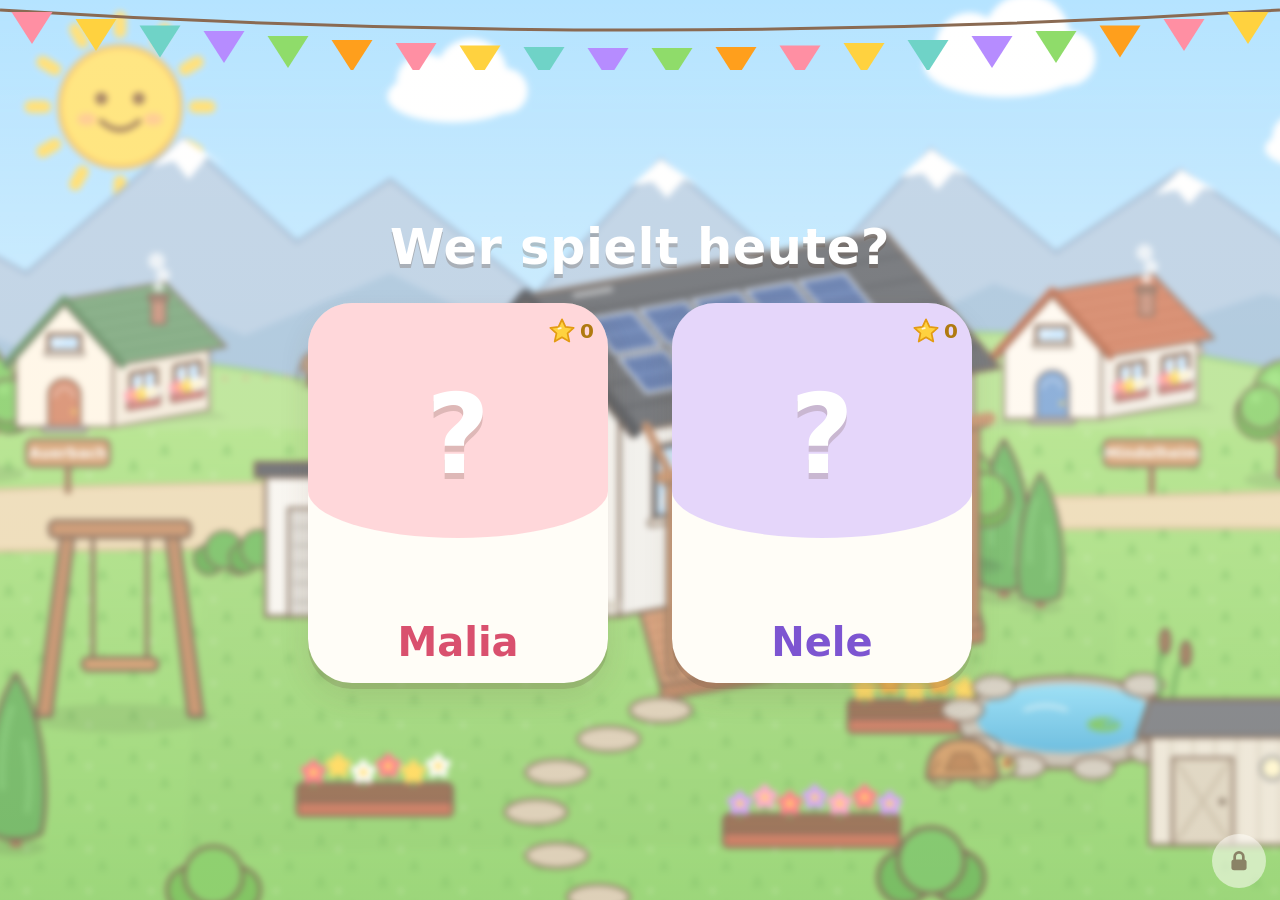
==== index.html @ e7ec0ba6 "Etappe 1: Sirchhausen-Fundament - Kinder-Auswahl, Figuren-Editor und 19 Kuscheltiere - Dorf mit Fami" ====
<!doctype html>
<html lang="de">
<head>
  <meta charset="utf-8">
  <meta name="viewport" content="width=device-width, initial-scale=1, maximum-scale=1, viewport-fit=cover, user-scalable=no">
  <meta name="apple-mobile-web-app-capable" content="yes">
  <meta name="mobile-web-app-capable" content="yes">
  <meta name="apple-mobile-web-app-status-bar-style" content="black-translucent">
  <meta name="apple-mobile-web-app-title" content="Sirchhausen">
  <meta name="theme-color" content="#8fd3ff">
  <meta name="description" content="Spiel-, Beschäftigungs- und Bewegungs-App für Malia und Nele.">
  <link rel="manifest" href="manifest.webmanifest">
  <link rel="apple-touch-icon" href="icons/apple-touch-icon.png">
  <link rel="icon" type="image/png" href="icons/icon-192.png">
  <title>Sirchhausen</title>
  <link rel="stylesheet" href="css/style.css">
</head>
<body>
  <div id="app"></div>
  <div id="overlay-root"></div>
  <div id="rotate"><div class="ph"></div>Bitte dreh mich quer!</div>
  <noscript>Bitte JavaScript aktivieren.</noscript>
  <script type="module" src="js/app.js"></script>
</body>
</html>
---- css/style.css ----
/* ===== Sirchhausen – gemütlich, rund, detailverliebt ===== */
:root {
  --cream: #fff8ec;
  --paper: #fffdf7;
  --brown: #5a3e2b;
  --brown-soft: #8a6a52;
  --leaf: #7cc957;
  --leaf-d: #4f9a3a;
  --sky: #bfe8ff;
  --pink: #ff8fa3;
  --sun: #ffd23f;
  --sea: #6fd3c7;
  --lilac: #b68cff;
  --danger: #e86a5a;
  --line: rgba(90, 62, 43, .14);
  --shadow: 0 6px 0 rgba(90, 62, 43, .16), 0 14px 30px rgba(90, 62, 43, .12);
  --font: ui-rounded, "SF Pro Rounded", "Nunito", "Varela Round", "Arial Rounded MT Bold", system-ui, sans-serif;
  --safe-l: env(safe-area-inset-left, 0px);
  --safe-r: env(safe-area-inset-right, 0px);
  --safe-t: env(safe-area-inset-top, 0px);
  --safe-b: env(safe-area-inset-bottom, 0px);
}

* { box-sizing: border-box; -webkit-tap-highlight-color: transparent; }
html, body {
  margin: 0; height: 100%; overflow: hidden; background: #9edb6e; color: var(--brown);
  font-family: var(--font); -webkit-user-select: none; user-select: none; -webkit-touch-callout: none;
  overscroll-behavior: none; touch-action: manipulation;
}
#app, #overlay-root { position: fixed; inset: 0; }
#overlay-root { pointer-events: none; z-index: 50; }
#overlay-root > * { pointer-events: auto; }
button { font-family: inherit; color: inherit; border: 0; background: none; padding: 0; cursor: pointer; touch-action: manipulation; }
svg { display: block; }
input, select, textarea { font-family: inherit; -webkit-user-select: text; user-select: text; }

.screen { position: absolute; inset: 0; overflow: hidden; }

/* ---------- Knöpfe ---------- */
.btn {
  display: inline-flex; align-items: center; justify-content: center; gap: .5em;
  min-height: 64px; min-width: 64px; padding: 0 22px; border-radius: 999px;
  background: var(--paper); color: var(--brown); font-weight: 800; font-size: 22px;
  box-shadow: 0 5px 0 #e4d3bb, 0 10px 20px rgba(90, 62, 43, .14);
  transition: transform .12s ease, box-shadow .12s ease;
}
.btn:active, .btn.pressed { transform: translateY(4px) scale(.97); box-shadow: 0 1px 0 #e4d3bb, 0 4px 10px rgba(90, 62, 43, .12); }
.btn.round { padding: 0; width: 76px; height: 76px; }
.btn.big { width: 108px; height: 108px; }
.btn.go { background: #8fdc6a; box-shadow: 0 6px 0 #5fae42, 0 12px 22px rgba(60, 120, 40, .25); color: #fff; }
.btn.pink { background: #ff9fb2; box-shadow: 0 6px 0 #e07087, 0 12px 22px rgba(200, 80, 110, .22); color: #fff; }
.btn.sun { background: #ffd94a; box-shadow: 0 6px 0 #e7ae21, 0 12px 22px rgba(200, 140, 20, .22); }
.btn.ghost { background: rgba(255, 253, 247, .85); }
.btn svg { width: 56%; height: 56%; }
.btn.small { min-height: 46px; font-size: 17px; padding: 0 16px; }
.btn.small.round { width: 52px; height: 52px; }
.btn[disabled] { opacity: .45; pointer-events: none; }

/* ---------- HUD im Dorf ---------- */
.hud { position: absolute; top: calc(10px + var(--safe-t)); left: calc(12px + var(--safe-l)); right: calc(12px + var(--safe-r)); display: flex; align-items: flex-start; gap: 12px; pointer-events: none; z-index: 5; }
.hud > * { pointer-events: auto; }
.hud .spacer { flex: 1; }
.kid-badge { display: flex; align-items: center; gap: 8px; padding: 6px 18px 6px 6px; border-radius: 999px; background: var(--paper); box-shadow: 0 5px 0 #e4d3bb, 0 8px 18px rgba(90, 62, 43, .14); font-weight: 900; font-size: 24px; }
.kid-badge .face { width: 58px; height: 58px; border-radius: 50%; overflow: hidden; background: var(--kid, #ffd3dc); }
.kid-badge .face svg { width: 100%; height: 100%; }
.star-badge { display: flex; align-items: center; gap: 6px; padding: 0 18px 0 10px; height: 70px; border-radius: 999px; background: #fff3c4; box-shadow: 0 5px 0 #ecd087, 0 8px 18px rgba(90, 62, 43, .14); font-weight: 900; font-size: 30px; color: #b07a10; }
.star-badge svg { width: 46px; height: 46px; }
.star-badge.bump { animation: bump .5s ease; }

.parent-lock { position: absolute; right: calc(14px + var(--safe-r)); bottom: calc(12px + var(--safe-b)); width: 54px; height: 54px; border-radius: 50%; background: rgba(255, 253, 247, .55); display: grid; place-items: center; z-index: 6; }
.parent-lock svg { width: 26px; height: 26px; opacity: .6; }
.hold-ring { position: absolute; inset: -4px; pointer-events: none; }
.hold-ring circle { fill: none; stroke: var(--brown); stroke-width: 5; stroke-linecap: round; stroke-dasharray: 170; stroke-dashoffset: 170; transform: rotate(-90deg); transform-origin: center; }

/* ---------- Sprechblase ---------- */
.bubble {
  position: absolute; left: 50%; top: calc(14px + var(--safe-t)); transform: translate(-50%, -140%);
  display: flex; align-items: center; gap: 12px; max-width: min(80vw, 640px);
  padding: 10px 26px 10px 10px; border-radius: 34px; background: var(--paper); box-shadow: var(--shadow);
  font-size: 24px; font-weight: 800; line-height: 1.2; z-index: 40; pointer-events: none;
  transition: transform .45s cubic-bezier(.34, 1.56, .64, 1);
}
.bubble.show { transform: translate(-50%, 0); }
.bubble .who { width: 64px; height: 64px; flex: none; }
.bubble .who svg { width: 100%; height: 100%; }
body[data-bubble=low] .bubble { top: auto; bottom: calc(14px + var(--safe-b)); left: calc(21vw); transform: translate(-50%, 160%); max-width: 40vw; font-size: 20px; }
body[data-bubble=low] .bubble.show { transform: translate(-50%, 0); }

/* ---------- Dorf ---------- */
.village svg.world { position: absolute; inset: 0; width: 100%; height: 100%; }
.hot { cursor: pointer; }
.hot.wiggle { animation: wiggle .5s ease; transform-box: fill-box; transform-origin: 50% 100%; }
.cloud { animation: drift 60s linear infinite; }
.cloud.c2 { animation-duration: 80s; animation-delay: -30s; }
.cloud.c3 { animation-duration: 70s; animation-delay: -50s; }
.sun-rays { animation: spin 40s linear infinite; }
.sun.laugh .sun-eye { transform: scaleY(.15); transform-box: fill-box; transform-origin: center; }
.smoke circle { fill: #fff; opacity: .7; animation: smoke 4s ease-in infinite; transform-box: fill-box; transform-origin: center; }
.smoke circle:nth-child(2) { animation-delay: 1.3s; }
.smoke circle:nth-child(3) { animation-delay: 2.6s; }
.swing-seat { transition: transform .2s; }
.swing-seat.go { animation: swing 2.2s ease-in-out 2; }
.garage-door { transition: transform .9s ease; }
.garage-door.open { transform: translateY(-92px) scaleY(.12); transform-box: fill-box; transform-origin: top; }
.shed-door { transition: transform .6s ease; transform-box: fill-box; transform-origin: left; }
.shed-door.open { transform: scaleX(.15) skewY(-10deg); }
.turtle-head { transition: transform .4s ease; }
.turtle.hide .turtle-head { transform: translateX(-26px) scale(.6); }
.ripple.go { animation: ripple 1.2s ease-out; transform-box: fill-box; transform-origin: center; }
.cow.moo { animation: moo .9s ease; transform-box: fill-box; transform-origin: 50% 100%; }
.flowerbed.bloom g { animation: bloom .6s ease; transform-box: fill-box; transform-origin: 50% 100%; }

.walker { transition: none; }
.walker .bailey { animation: bob .45s ease-in-out infinite alternate; }
.walker.idle .bailey { animation: none; }
.bailey .tail { animation: tail 1.6s ease-in-out infinite alternate; }
.person .body-bob { animation: breathe 3.2s ease-in-out infinite; transform-box: fill-box; transform-origin: 50% 100%; }
.person .eye, .plush .eye, .bailey .eye { animation: blink 5s infinite; transform-box: fill-box; transform-origin: center; }
.person .arm-r.waving { animation: wave .5s ease-in-out infinite alternate; }
.plush .pl-bob { animation: plushBob 2.6s ease-in-out infinite; transform-box: fill-box; transform-origin: 50% 100%; }
.zzz text { font: 900 20px var(--font); fill: #7a8fd1; animation: zzz 2.4s ease-in-out infinite; }
.zzz text:nth-child(2) { animation-delay: .8s; }
.zzz text:nth-child(3) { animation-delay: 1.6s; }
.jump { animation: jump .6s cubic-bezier(.3, 1.6, .6, 1); transform-box: fill-box; transform-origin: 50% 100%; }
.heart-fx { animation: heartUp 1.4s ease-out forwards; }

/* ---------- Profil-Auswahl ---------- */
.profiles { background: radial-gradient(circle at 50% 120%, #bdf0a0 0, #9edb6e 40%, #8fd3ff 41%, #cdeeff 100%); display: flex; flex-direction: column; align-items: center; justify-content: center; gap: 3vh; }
.profiles h1 { margin: 0; font-size: clamp(30px, 5.5vh, 52px); font-weight: 900; color: #fff; text-shadow: 0 4px 0 rgba(90, 62, 43, .25); letter-spacing: .5px; }
.bunting { position: absolute; top: var(--safe-t); left: 0; width: 100%; height: 70px; z-index: 1; }
.profiles .bg { position: absolute; inset: 0; width: 100%; height: 100%; filter: blur(3px) saturate(1.05); transform: scale(1.04); }
.profiles .bg-veil { position: absolute; inset: 0; background: linear-gradient(rgba(255,255,255,.35), rgba(255,248,236,.25)); }
.profiles > h1, .profiles > .profile-row { position: relative; z-index: 1; }
.profile-row { display: flex; gap: 5vw; }
.profile-card { width: min(34vw, 300px); height: min(62vh, 380px); border-radius: 44px; background: var(--paper); box-shadow: var(--shadow); position: relative; display: flex; flex-direction: column; align-items: center; justify-content: flex-end; padding-bottom: 18px; transition: transform .2s; overflow: hidden; }
.profile-card::before { content: ""; position: absolute; left: 0; right: 0; top: 0; height: 62%; background: var(--kid); opacity: .35; border-radius: 0 0 50% 50% / 0 0 20% 20%; }
.profile-card:active { transform: scale(.96); }
.profile-card .avatar { position: absolute; left: 6%; right: 24%; top: 4%; bottom: 20%; }
.profile-card .avatar svg { width: 100%; height: 100%; }
.profile-card .pl { position: absolute; right: 2%; bottom: 18%; width: 40%; }
.profile-card .name { position: relative; font-size: clamp(28px, 5vh, 40px); font-weight: 900; color: var(--kid-d, var(--brown)); }
.profile-card .stars { position: absolute; top: 14px; right: 14px; display: flex; align-items: center; gap: 4px; font-weight: 900; color: #b07a10; font-size: 20px; }
.profile-card .stars svg { width: 28px; height: 28px; }
.profile-card .question { position: absolute; top: 18%; font-size: 110px; font-weight: 900; color: #fff; text-shadow: 0 6px 0 rgba(90, 62, 43, .2); }

/* ---------- Editor ---------- */
.editor { background: linear-gradient(#fff5e6, #ffe8cf); display: grid; grid-template-columns: minmax(0, 42%) minmax(0, 1fr); }
.editor .stage { position: relative; display: flex; align-items: flex-end; justify-content: center; padding-bottom: calc(4vh + var(--safe-b)); }
.editor .stage::before { content: ""; position: absolute; left: 10%; right: 10%; bottom: 3vh; height: 14vh; border-radius: 50%; background: #ffd2a6; box-shadow: inset 0 -8px 0 #f2b985; }
.editor .stage .me { position: relative; height: 82vh; aspect-ratio: 200 / 292; }
.editor .stage .me svg { width: 100%; height: 100%; }
.editor .stage .mirror { position: absolute; inset: 4vh 8% auto 8%; height: 76vh; border-radius: 50% 50% 30px 30px / 40% 40% 30px 30px; background: linear-gradient(140deg, #e9f7ff 0%, #d2ecff 60%, #c3e4fb 100%); border: 10px solid #d39a62; box-shadow: inset 0 0 0 4px #b5794a; }
.editor .stage .mirror::after { content: ""; position: absolute; top: 10%; left: 12%; width: 18%; height: 40%; border-radius: 40px; background: rgba(255, 255, 255, .55); transform: rotate(18deg); }
.editor .panel { padding: calc(12px + var(--safe-t)) calc(16px + var(--safe-r)) calc(12px + var(--safe-b)) 8px; display: flex; flex-direction: column; gap: 12px; min-height: 0; }
.editor .tabs { display: flex; gap: 8px; flex-wrap: wrap; }
.editor .tab { width: 58px; height: 58px; border-radius: 22px; background: var(--paper); box-shadow: 0 4px 0 #ecd9be; display: grid; place-items: center; font-size: 32px; transition: transform .15s; }
.editor .tab.on { background: #ffd94a; box-shadow: 0 4px 0 #e7ae21; transform: translateY(-3px); }
.editor .opts { flex: 1; min-height: 0; overflow-y: auto; -webkit-overflow-scrolling: touch; display: grid; grid-template-columns: repeat(auto-fill, minmax(96px, 1fr)); gap: 12px; align-content: start; padding: 6px 4px 10px; border-radius: 28px; }
.editor .opt { aspect-ratio: 1; border-radius: 26px; background: var(--paper); box-shadow: 0 4px 0 #ecd9be; display: grid; place-items: center; overflow: hidden; position: relative; transition: transform .15s; }
.editor .opt.on { outline: 5px solid #ffb703; transform: scale(1.04); }
.editor .opt svg { width: 92%; height: 92%; }
.editor .opt.swatch::after { content: ""; position: absolute; inset: 18%; border-radius: 50%; background: var(--c); box-shadow: inset 0 -6px 0 rgba(0, 0, 0, .12), 0 0 0 4px #fff, 0 0 0 6px rgba(90, 62, 43, .15); }
.editor .bottom { display: flex; gap: 14px; justify-content: flex-end; align-items: center; }

/* ---------- Kuscheltier-Auswahl ---------- */
.plushpick { background: linear-gradient(#e7f6ff, #fff5e6); display: flex; flex-direction: column; padding: calc(10px + var(--safe-t)) calc(16px + var(--safe-r)) calc(10px + var(--safe-b)) calc(16px + var(--safe-l)); gap: 10px; }
.plushpick .top { display: flex; align-items: center; gap: 14px; }
.plushpick .top .title { font-size: 28px; font-weight: 900; flex: 1; }
.plushpick .main { flex: 1; min-height: 0; display: grid; grid-template-columns: minmax(0, 34%) minmax(0, 1fr); gap: 16px; }
.plushpick .hero { position: relative; display: flex; flex-direction: column; align-items: center; justify-content: center; border-radius: 40px; background: #fff; box-shadow: var(--shadow); }
.plushpick .hero .big { width: 82%; }
.plushpick .hero .nm { font-size: 30px; font-weight: 900; margin-top: 4px; }
.plushpick .grid { overflow-y: auto; -webkit-overflow-scrolling: touch; display: grid; grid-template-columns: repeat(auto-fill, minmax(110px, 1fr)); gap: 12px; align-content: start; padding: 4px; }
.plushpick .cell { aspect-ratio: 1; border-radius: 28px; background: var(--paper); box-shadow: 0 4px 0 #ecd9be; display: grid; place-items: center; transition: transform .15s; }
.plushpick .cell.on { outline: 5px solid #ffb703; transform: scale(1.05); }
.plushpick .cell svg { width: 84%; height: 84%; }
.plushpick .grp { grid-column: 1 / -1; font-size: 26px; margin: 6px 0 -4px 6px; }

/* ---------- Overlays ---------- */
.overlay { position: absolute; inset: 0; display: flex; align-items: center; justify-content: center; background: rgba(60, 40, 25, .35); backdrop-filter: blur(4px); -webkit-backdrop-filter: blur(4px); animation: fadeIn .25s ease; z-index: 100; }
.card { background: var(--paper); border-radius: 40px; box-shadow: var(--shadow); padding: 24px; }

/* PIN */
.pin { width: min(420px, 92vw); max-height: 96vh; display: flex; flex-direction: column; align-items: center; gap: 6px; padding: 14px; }
.pin .t { font-size: 22px; font-weight: 900; text-align: center; }
.pin .dots { display: flex; gap: 14px; margin: 4px 0 8px; }
.pin .dots i { width: 20px; height: 20px; border-radius: 50%; border: 3px solid var(--brown-soft); }
.pin .dots i.f { background: var(--brown); border-color: var(--brown); }
.pin .pad { display: grid; grid-template-columns: repeat(3, 1fr); gap: 10px; }
.pin .pad .btn { width: min(72px, 12.5vh); height: min(72px, 12.5vh); min-height: 0; min-width: 0; font-size: 28px; padding: 0; }
.pin.shake { animation: shake .4s; }

/* Bewegungspause */
.brk { position: absolute; inset: 0; background: radial-gradient(circle at 50% 30%, #fff8d6 0, #ffe7a8 45%, #ffcf7a 100%); display: flex; flex-direction: column; align-items: center; justify-content: center; text-align: center; z-index: 70; animation: fadeIn .4s ease; overflow: hidden; }
.brk.dance { background: radial-gradient(circle at 50% 30%, #ffe3f1 0, #ffc2de 45%, #c9a6ff 100%); }
.brk.still { background: radial-gradient(circle at 50% 30%, #eaf6ff 0, #cbe8ff 50%, #a8d4f5 100%); }
.brk .rays { position: absolute; width: 180vmax; height: 180vmax; left: 50%; top: 40%; margin: -90vmax 0 0 -90vmax; background: repeating-conic-gradient(rgba(255, 255, 255, .25) 0 10deg, transparent 10deg 20deg); animation: spin 60s linear infinite; pointer-events: none; }
.brk .title { position: relative; font-size: clamp(26px, 6.4vh, 54px); font-weight: 900; color: var(--brown); background: rgba(255, 253, 247, .9); padding: .15em .8em; border-radius: 999px; box-shadow: 0 5px 0 rgba(90, 62, 43, .12); margin: 0 20px 1vh; }
.brk .sub { position: relative; font-size: clamp(20px, 4.4vh, 34px); font-weight: 800; color: var(--brown); margin: 4px 20px 0; max-width: 90vw; }
.brk .hero { position: relative; height: 40vh; display: flex; align-items: center; justify-content: center; gap: 4vw; }
.brk .hero .pl { height: 100%; aspect-ratio: 1; }
.brk .hero .pl svg { width: 100%; height: 100%; }
.brk .emoji { font-size: 22vh; line-height: 1; animation: emojiBounce 1s ease-in-out infinite; filter: drop-shadow(0 8px 0 rgba(90, 62, 43, .15)); }
.brk .emoji.spin { animation: emojiSpin 1.6s ease-in-out infinite; }
.brk .row { position: relative; display: flex; gap: 20px; align-items: center; margin-top: 2vh; }
.brk .timer { position: relative; width: 15vh; height: 15vh; }
.brk .timer svg { width: 100%; height: 100%; transform: rotate(-90deg); }
.brk .timer .n { position: absolute; inset: 0; display: grid; place-items: center; font-size: 5vh; font-weight: 900; }
.brk .device { width: 30vh; height: 20vh; position: relative; }
.brk .device .tbl { position: absolute; left: 0; right: 0; bottom: 0; height: 22%; border-radius: 12px; background: #c98b55; box-shadow: inset 0 -6px 0 #a96a42; }
.brk .device .tab { position: absolute; left: 18%; right: 18%; bottom: 22%; height: 16%; border-radius: 8px; background: #3a3d44; animation: laydown 2.2s ease-in-out infinite; transform-origin: 50% 100%; }
.brk .lifted { position: absolute; inset: 0; background: rgba(255, 255, 255, .7); display: flex; flex-direction: column; align-items: center; justify-content: center; gap: 2vh; z-index: 3; animation: fadeIn .2s; }
.brk .lifted .pl { width: 34vh; }
.brk .progress { position: absolute; top: calc(14px + var(--safe-t)); left: 50%; transform: translateX(-50%); display: flex; gap: 10px; }
.brk .progress i { width: 22px; height: 22px; border-radius: 50%; background: rgba(255, 255, 255, .6); border: 3px solid rgba(90, 62, 43, .25); }
.brk .progress i.done { background: var(--sun); border-color: #e7ae21; }
.brk .progress i.cur { background: #fff; transform: scale(1.25); }
.brk .count { font-size: 7vh; font-weight: 900; color: #fff; text-shadow: 0 4px 0 rgba(90, 62, 43, .3); }

/* Schlafen (Tageslimit) */
.sleepy { position: absolute; inset: 0; background: linear-gradient(#5b6bb5, #8c7bd1 60%, #c9a6e8); display: flex; flex-direction: column; align-items: center; justify-content: center; color: #fff; z-index: 75; animation: fadeIn .6s; }
.sleepy .bed { position: relative; width: min(60vh, 70vw); }
.sleepy .bed .pl { width: 60%; margin: 0 auto -16%; position: relative; z-index: 1; }
.sleepy .bed .frame { height: 13vh; border-radius: 30px 30px 14px 14px; background: #ffb3c8; box-shadow: inset 0 -10px 0 #e88aa5; position: relative; z-index: 2; }
.sleepy .bed .frame::before { content: ""; position: absolute; left: 6%; right: 6%; top: -18px; height: 36px; border-radius: 30px; background: #fff; }
.sleepy h2 { font-size: clamp(28px, 6vh, 48px); margin: 4vh 0 0; text-shadow: 0 4px 0 rgba(0, 0, 0, .15); }
.sleepy .star { position: absolute; color: #fff7c2; animation: twinkle 2s infinite; font-size: 26px; }

/* Sternenglas */
.jar-wrap { display: flex; gap: 4vw; align-items: center; padding: 26px 34px; max-width: 94vw; max-height: 94vh; }
.jar { width: min(34vh, 260px); position: relative; }
.jar svg { width: 100%; }
.jar .cnt { position: absolute; left: 0; right: 0; bottom: 10%; text-align: center; font-size: 46px; font-weight: 900; color: #b07a10; text-shadow: 0 3px 0 #fff; }
.goals { display: flex; flex-direction: column; gap: 14px; min-width: 260px; max-height: 80vh; overflow-y: auto; }
.goal { display: flex; align-items: center; gap: 14px; padding: 10px 18px 10px 10px; border-radius: 26px; background: #fff7e3; }
.goal .em { font-size: 48px; width: 64px; text-align: center; }
.goal .bar { flex: 1; height: 22px; border-radius: 999px; background: #f0e2c8; overflow: hidden; min-width: 160px; }
.goal .bar i { display: block; height: 100%; border-radius: 999px; background: linear-gradient(90deg, #ffd94a, #ffb703); }
.goal .lbl { font-weight: 900; font-size: 18px; color: var(--brown-soft); white-space: nowrap; }
.goal.ready { background: #e9fbe0; animation: bump 1.2s ease infinite; }

/* Konfetti / Sterne */
.fx { position: fixed; inset: 0; pointer-events: none; z-index: 110; overflow: hidden; }
.fx .p { position: absolute; top: -60px; font-size: 40px; animation: fall linear forwards; }
.fx .p svg { width: 46px; height: 46px; }
.tapfx { position: fixed; width: 80px; height: 80px; margin: -40px 0 0 -40px; border-radius: 50%; border: 5px solid #fff; pointer-events: none; z-index: 95; animation: tapfx .5s ease-out forwards; }

/* Drehen-Hinweis */
#rotate { display: none; position: fixed; inset: 0; z-index: 999; background: linear-gradient(#8fd3ff, #cdeeff); color: var(--brown); flex-direction: column; align-items: center; justify-content: center; gap: 20px; font-weight: 900; font-size: 26px; text-align: center; padding: 20px; }
#rotate .ph { width: 90px; height: 150px; border-radius: 18px; border: 8px solid var(--brown); background: #fff; animation: rot 2.4s ease-in-out infinite; }
@media (orientation: portrait) and (max-width: 1100px) { #rotate { display: flex; } }

/* ---------- Eltern-Bereich ---------- */
.parents { position: absolute; inset: 0; background: #f6efe3; display: grid; grid-template-columns: 220px 1fr; z-index: 80; animation: fadeIn .25s; color: #4a3626; font-size: 17px; }
.parents nav { background: #fffaf1; border-right: 2px solid var(--line); padding: calc(16px + var(--safe-t)) 10px calc(16px + var(--safe-b)) calc(10px + var(--safe-l)); display: flex; flex-direction: column; gap: 6px; overflow-y: auto; }
.parents nav .logo { font-weight: 900; font-size: 20px; padding: 6px 12px 14px; }
.parents nav button { text-align: left; padding: 12px 14px; border-radius: 16px; font-weight: 800; font-size: 17px; display: flex; gap: 10px; align-items: center; }
.parents nav button.on { background: #ffe9b8; }
.parents nav .close { margin-top: auto; background: #8fdc6a; color: #fff; justify-content: center; box-shadow: 0 4px 0 #5fae42; }
.parents main { overflow-y: auto; -webkit-overflow-scrolling: touch; padding: calc(20px + var(--safe-t)) calc(24px + var(--safe-r)) calc(40px + var(--safe-b)) 24px; }
.parents h2 { margin: 0 0 6px; font-size: 26px; }
.parents .hint { color: #8a6a52; margin: 0 0 18px; font-size: 15px; line-height: 1.4; }
.parents .box { background: #fff; border-radius: 22px; padding: 16px 18px; margin-bottom: 16px; box-shadow: 0 2px 0 rgba(90, 62, 43, .08); }
.parents .box h3 { margin: 0 0 12px; font-size: 19px; display: flex; align-items: center; gap: 10px; }
.parents .box h3 .dot { width: 14px; height: 14px; border-radius: 50%; background: var(--kid); }
.parents .field { display: flex; align-items: center; gap: 14px; padding: 10px 0; border-top: 1px solid var(--line); flex-wrap: wrap; }
.parents .field:first-of-type { border-top: 0; }
.parents .field label { flex: 1; min-width: 180px; font-weight: 700; }
.parents .field small { display: block; font-weight: 500; color: #8a6a52; }
.parents input[type=text], .parents input[type=number], .parents input[type=date], .parents select { font-size: 17px; padding: 10px 12px; border-radius: 12px; border: 2px solid #e8dcc8; background: #fffdf8; color: inherit; min-width: 0; }
.parents input[type=text] { width: 220px; }
.parents input[type=number] { width: 90px; }
.parents input[type=range] { width: 220px; accent-color: #ff9f1c; }
.parents .val { min-width: 74px; font-weight: 900; text-align: right; }
.parents .seg { display: inline-flex; background: #f1e7d6; border-radius: 14px; padding: 4px; gap: 4px; flex-wrap: wrap; }
.parents .seg button { padding: 8px 14px; border-radius: 10px; font-weight: 800; font-size: 15px; }
.parents .seg button.on { background: #fff; box-shadow: 0 2px 0 rgba(90, 62, 43, .12); }
.toggle { width: 60px; height: 34px; border-radius: 999px; background: #e3d6c1; position: relative; transition: background .2s; flex: none; }
.toggle::after { content: ""; position: absolute; top: 4px; left: 4px; width: 26px; height: 26px; border-radius: 50%; background: #fff; box-shadow: 0 2px 4px rgba(0, 0, 0, .15); transition: transform .2s; }
.toggle.on { background: #8fdc6a; }
.toggle.on::after { transform: translateX(26px); }
.pbtn { padding: 10px 16px; border-radius: 14px; background: #fff3d6; font-weight: 800; font-size: 16px; box-shadow: 0 2px 0 #ecd9be; }
.pbtn.go { background: #8fdc6a; color: #fff; box-shadow: 0 2px 0 #5fae42; }
.pbtn.warn { background: #ffe0dc; color: #b23a2b; box-shadow: 0 2px 0 #f2b8ae; }
.pbtn[disabled] { opacity: .4; }
.list-row { display: flex; align-items: center; gap: 10px; padding: 8px 0; border-top: 1px solid var(--line); flex-wrap: wrap; }
.list-row:first-child { border-top: 0; }
.list-row .em { font-size: 30px; width: 44px; text-align: center; }
.list-row .tx { flex: 1; min-width: 140px; font-weight: 700; }
.chart { display: flex; align-items: flex-end; gap: 10px; height: 140px; padding-top: 10px; }
.chart .col { flex: 1; display: flex; flex-direction: column; align-items: center; gap: 6px; height: 100%; justify-content: flex-end; }
.chart .col i { display: block; width: 100%; max-width: 38px; border-radius: 10px 10px 4px 4px; background: var(--kid); min-height: 3px; }
.chart .col span { font-size: 13px; color: #8a6a52; font-weight: 700; }
.chart .col b { font-size: 12px; }
.statline { display: flex; gap: 22px; flex-wrap: wrap; margin-bottom: 8px; }
.statline div { font-size: 15px; color: #8a6a52; }
.statline b { display: block; font-size: 26px; color: #4a3626; }

@media (max-width: 760px) {
  .parents { grid-template-columns: 76px 1fr; }
  .parents nav button span { display: none; }
  .parents nav .logo { display: none; }
  .parents nav button { justify-content: center; font-size: 22px; }
}

/* ---------- Kleine Bildschirme (iPhone quer) ---------- */
@media (max-height: 520px) {
  .btn.round { width: 58px; height: 58px; min-height: 0; min-width: 0; }
  .btn.big { width: 80px; height: 80px; }
  .bubble { font-size: 17px; padding: 6px 18px 6px 6px; border-radius: 24px; }
  .bubble .who { width: 42px; height: 42px; }
  body[data-bubble=low] .bubble { font-size: 15px; max-width: 36vw; }
  .kid-badge { font-size: 18px; padding-right: 14px; }
  .kid-badge .face { width: 44px; height: 44px; }
  .star-badge { height: 54px; font-size: 22px; }
  .star-badge svg { width: 34px; height: 34px; }
  .editor .tab { width: 44px; height: 44px; border-radius: 15px; font-size: 24px; }
  .editor .tabs { gap: 6px; }
  .editor .opts { grid-template-columns: repeat(auto-fill, minmax(70px, 1fr)); gap: 8px; }
  .editor .opt { border-radius: 18px; }
  .plushpick .top .title { font-size: 20px; }
  .plushpick .grid { grid-template-columns: repeat(auto-fill, minmax(76px, 1fr)); gap: 8px; }
  .plushpick .cell { border-radius: 20px; }
  .plushpick .hero .nm { font-size: 22px; }
  .profiles h1 { margin-top: 30px; }
  .profile-card { height: 66vh; border-radius: 32px; }
  .brk .hero { height: 34vh; }
  .goal .em { font-size: 34px; width: 46px; }
  .jar .cnt { font-size: 32px; }
}

/* ---------- Animationen ---------- */
@keyframes fadeIn { from { opacity: 0; } }
@keyframes spin { to { transform: rotate(360deg); } }
@keyframes drift { from { transform: translateX(-400px); } to { transform: translateX(1900px); } }
@keyframes smoke { 0% { opacity: 0; transform: translateY(10px) scale(.5); } 30% { opacity: .7; } 100% { opacity: 0; transform: translateY(-40px) scale(1.4); } }
@keyframes swing { 0%, 100% { transform: rotate(0); } 25% { transform: rotate(28deg); } 75% { transform: rotate(-28deg); } }
@keyframes wiggle { 0%, 100% { transform: rotate(0) scale(1); } 30% { transform: rotate(-3deg) scale(1.04); } 60% { transform: rotate(3deg) scale(1.02); } }
@keyframes ripple { 0% { opacity: .9; transform: scale(.3); } 100% { opacity: 0; transform: scale(3); } }
@keyframes moo { 0%, 100% { transform: scale(1); } 30% { transform: scale(1.1, .92); } 60% { transform: scale(.96, 1.06); } }
@keyframes bloom { 0%, 100% { transform: scale(1); } 50% { transform: scale(1.35); } }
@keyframes bob { to { transform: translateY(-3px); } }
@keyframes tail { from { transform: rotate(-8deg); } to { transform: rotate(10deg); } }
@keyframes breathe { 0%, 100% { transform: scaleY(1); } 50% { transform: scaleY(1.015); } }
@keyframes blink { 0%, 92%, 100% { transform: scaleY(1); } 95% { transform: scaleY(.1); } }
@keyframes wave { from { transform: rotate(-160deg); } to { transform: rotate(-120deg); } }
@keyframes plushBob { 0%, 100% { transform: scale(1, 1); } 50% { transform: scale(1.02, .98); } }
@keyframes zzz { 0% { opacity: 0; transform: translate(0, 10px); } 40% { opacity: 1; } 100% { opacity: 0; transform: translate(10px, -14px); } }
@keyframes jump { 0%, 100% { transform: translateY(0) scale(1); } 20% { transform: translateY(0) scale(1.08, .9); } 50% { transform: translateY(-14%) scale(.95, 1.06); } 80% { transform: translateY(0) scale(1.05, .95); } }
@keyframes heartUp { 0% { opacity: 0; transform: translateY(0) scale(.4); } 20% { opacity: 1; transform: translateY(-10px) scale(1); } 100% { opacity: 0; transform: translateY(-80px) scale(1.1); } }
@keyframes bump { 0%, 100% { transform: scale(1); } 40% { transform: scale(1.12); } }
@keyframes fall { to { transform: translateY(115vh) rotate(540deg); } }
@keyframes tapfx { from { opacity: .9; transform: scale(.3); } to { opacity: 0; transform: scale(1.3); } }
@keyframes shake { 20%, 60% { transform: translateX(-12px); } 40%, 80% { transform: translateX(12px); } }
@keyframes emojiBounce { 0%, 100% { transform: translateY(0) scale(1); } 50% { transform: translateY(-6%) scale(1.06); } }
@keyframes emojiSpin { 0% { transform: rotate(-12deg) scale(1); } 50% { transform: rotate(12deg) scale(1.1); } 100% { transform: rotate(-12deg) scale(1); } }
@keyframes laydown { 0%, 20% { transform: translateY(-120%) rotate(-25deg); } 60%, 100% { transform: translateY(0) rotate(0); } }
@keyframes twinkle { 50% { opacity: .3; transform: scale(.7); } }
@keyframes rot { 0%, 30% { transform: rotate(0); } 60%, 100% { transform: rotate(-90deg); } }
@keyframes danceA { 0%, 100% { transform: rotate(-8deg) translateY(0); } 50% { transform: rotate(8deg) translateY(-8%); } }
.dancing { animation: danceA .48s ease-in-out infinite; transform-origin: 50% 100%; }

@media (prefers-reduced-motion: reduce) {
  .cloud, .sun-rays, .brk .rays { animation: none; }
}
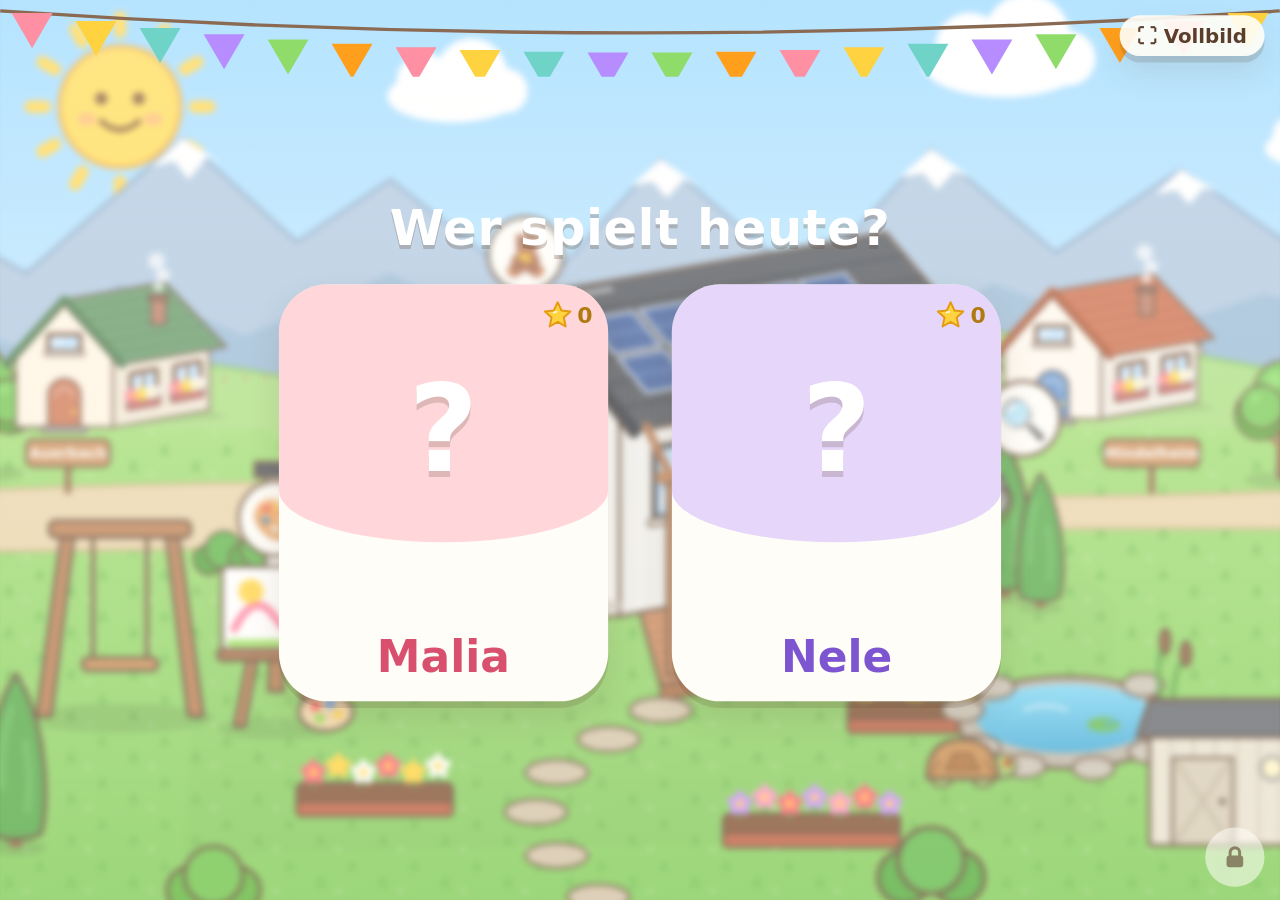
==== commit 879402ed: "Vollbild-Bühne, Spiele-Kacheln, Vorlesen bei jedem Tippen, Editor mittig - Feste Bühne, die sich imm" ====
--- a/index.html
+++ b/index.html
@@ -16,8 +16,7 @@
   <link rel="stylesheet" href="css/style.css">
 </head>
 <body>
-  <div id="app"></div>
-  <div id="overlay-root"></div>
+  <div id="stage"><div id="app"></div><div id="overlay-root"></div></div>
   <div id="rotate"><div class="ph"></div>Bitte dreh mich quer!</div>
   <noscript>Bitte JavaScript aktivieren.</noscript>
   <script type="module" src="js/app.js"></script>
--- a/css/style.css
+++ b/css/style.css
@@ -27,7 +27,8 @@
   font-family: var(--font); -webkit-user-select: none; user-select: none; -webkit-touch-callout: none;
   overscroll-behavior: none; touch-action: manipulation;
 }
-#app, #overlay-root { position: fixed; inset: 0; }
+#stage { position: fixed; left: 0; top: 0; width: 1180px; height: 820px; transform-origin: 0 0; overflow: hidden; background: #9edb6e; }
+#app, #overlay-root { position: absolute; inset: 0; }
 #overlay-root { pointer-events: none; z-index: 50; }
 #overlay-root > * { pointer-events: auto; }
 button { font-family: inherit; color: inherit; border: 0; background: none; padding: 0; cursor: pointer; touch-action: manipulation; }
@@ -75,7 +76,7 @@
 /* ---------- Sprechblase ---------- */
 .bubble {
   position: absolute; left: 50%; top: calc(14px + var(--safe-t)); transform: translate(-50%, -140%);
-  display: flex; align-items: center; gap: 12px; max-width: min(80vw, 640px);
+  display: flex; align-items: center; gap: 12px; max-width: min(calc(80 * var(--vw)), 640px);
   padding: 10px 26px 10px 10px; border-radius: 34px; background: var(--paper); box-shadow: var(--shadow);
   font-size: 24px; font-weight: 800; line-height: 1.2; z-index: 40; pointer-events: none;
   transition: transform .45s cubic-bezier(.34, 1.56, .64, 1);
@@ -83,7 +84,7 @@
 .bubble.show { transform: translate(-50%, 0); }
 .bubble .who { width: 64px; height: 64px; flex: none; }
 .bubble .who svg { width: 100%; height: 100%; }
-body[data-bubble=low] .bubble { top: auto; bottom: calc(14px + var(--safe-b)); left: calc(21vw); transform: translate(-50%, 160%); max-width: 40vw; font-size: 20px; }
+body[data-bubble=low] .bubble { top: auto; bottom: calc(14px + var(--safe-b)); left: calc(calc(21 * var(--vw))); transform: translate(-50%, 160%); max-width: calc(40 * var(--vw)); font-size: 20px; }
 body[data-bubble=low] .bubble.show { transform: translate(-50%, 0); }
 
 /* ---------- Dorf ---------- */
@@ -125,40 +126,40 @@
 .heart-fx { animation: heartUp 1.4s ease-out forwards; }
 
 /* ---------- Profil-Auswahl ---------- */
-.profiles { background: radial-gradient(circle at 50% 120%, #bdf0a0 0, #9edb6e 40%, #8fd3ff 41%, #cdeeff 100%); display: flex; flex-direction: column; align-items: center; justify-content: center; gap: 3vh; }
-.profiles h1 { margin: 0; font-size: clamp(30px, 5.5vh, 52px); font-weight: 900; color: #fff; text-shadow: 0 4px 0 rgba(90, 62, 43, .25); letter-spacing: .5px; }
+.profiles { background: radial-gradient(circle at 50% 120%, #bdf0a0 0, #9edb6e 40%, #8fd3ff 41%, #cdeeff 100%); display: flex; flex-direction: column; align-items: center; justify-content: center; gap: calc(3 * var(--vh)); }
+.profiles h1 { margin: 0; font-size: clamp(30px, calc(5.5 * var(--vh)), 52px); font-weight: 900; color: #fff; text-shadow: 0 4px 0 rgba(90, 62, 43, .25); letter-spacing: .5px; }
 .bunting { position: absolute; top: var(--safe-t); left: 0; width: 100%; height: 70px; z-index: 1; }
 .profiles .bg { position: absolute; inset: 0; width: 100%; height: 100%; filter: blur(3px) saturate(1.05); transform: scale(1.04); }
 .profiles .bg-veil { position: absolute; inset: 0; background: linear-gradient(rgba(255,255,255,.35), rgba(255,248,236,.25)); }
 .profiles > h1, .profiles > .profile-row { position: relative; z-index: 1; }
-.profile-row { display: flex; gap: 5vw; }
-.profile-card { width: min(34vw, 300px); height: min(62vh, 380px); border-radius: 44px; background: var(--paper); box-shadow: var(--shadow); position: relative; display: flex; flex-direction: column; align-items: center; justify-content: flex-end; padding-bottom: 18px; transition: transform .2s; overflow: hidden; }
+.profile-row { display: flex; gap: calc(5 * var(--vw)); }
+.profile-card { width: min(calc(34 * var(--vw)), 300px); height: min(calc(62 * var(--vh)), 380px); border-radius: 44px; background: var(--paper); box-shadow: var(--shadow); position: relative; display: flex; flex-direction: column; align-items: center; justify-content: flex-end; padding-bottom: 18px; transition: transform .2s; overflow: hidden; }
 .profile-card::before { content: ""; position: absolute; left: 0; right: 0; top: 0; height: 62%; background: var(--kid); opacity: .35; border-radius: 0 0 50% 50% / 0 0 20% 20%; }
 .profile-card:active { transform: scale(.96); }
 .profile-card .avatar { position: absolute; left: 6%; right: 24%; top: 4%; bottom: 20%; }
 .profile-card .avatar svg { width: 100%; height: 100%; }
 .profile-card .pl { position: absolute; right: 2%; bottom: 18%; width: 40%; }
-.profile-card .name { position: relative; font-size: clamp(28px, 5vh, 40px); font-weight: 900; color: var(--kid-d, var(--brown)); }
+.profile-card .name { position: relative; font-size: clamp(28px, calc(5 * var(--vh)), 40px); font-weight: 900; color: var(--kid-d, var(--brown)); }
 .profile-card .stars { position: absolute; top: 14px; right: 14px; display: flex; align-items: center; gap: 4px; font-weight: 900; color: #b07a10; font-size: 20px; }
 .profile-card .stars svg { width: 28px; height: 28px; }
 .profile-card .question { position: absolute; top: 18%; font-size: 110px; font-weight: 900; color: #fff; text-shadow: 0 6px 0 rgba(90, 62, 43, .2); }
 
 /* ---------- Editor ---------- */
-.editor { background: linear-gradient(#fff5e6, #ffe8cf); display: grid; grid-template-columns: minmax(0, 42%) minmax(0, 1fr); }
-.editor .stage { position: relative; display: flex; align-items: flex-end; justify-content: center; padding-bottom: calc(4vh + var(--safe-b)); }
-.editor .stage::before { content: ""; position: absolute; left: 10%; right: 10%; bottom: 3vh; height: 14vh; border-radius: 50%; background: #ffd2a6; box-shadow: inset 0 -8px 0 #f2b985; }
-.editor .stage .me { position: relative; height: 82vh; aspect-ratio: 200 / 292; }
+.editor { background: linear-gradient(#fff5e6, #ffe8cf); display: grid; grid-template-columns: auto minmax(0, 1fr) minmax(0, 40%); gap: 12px; }
+.editor .tabs { display: grid; grid-template-columns: repeat(2, 64px); align-content: center; gap: 10px; padding-left: calc(16px + var(--safe-l)); padding-top: 70px; }
+.editor .tab { width: 64px; height: 64px; border-radius: 22px; background: var(--paper); box-shadow: 0 4px 0 #ecd9be; display: grid; place-items: center; font-size: 34px; transition: transform .15s; }
+.editor .tab.on { background: #ffd94a; box-shadow: 0 4px 0 #e7ae21; transform: scale(1.08); }
+.editor .stage { position: relative; inset: auto; display: flex; flex-direction: row; align-items: flex-end; justify-content: center; padding-bottom: calc(4 * var(--vh)); min-width: 0; }
+.editor .stage::before { content: ""; position: absolute; left: 6%; right: 6%; bottom: calc(3 * var(--vh)); height: calc(13 * var(--vh)); border-radius: 50%; background: #ffd2a6; box-shadow: inset 0 -8px 0 #f2b985; }
+.editor .stage .me { position: relative; height: calc(80 * var(--vh)); max-width: 100%; aspect-ratio: 200 / 292; }
 .editor .stage .me svg { width: 100%; height: 100%; }
-.editor .stage .mirror { position: absolute; inset: 4vh 8% auto 8%; height: 76vh; border-radius: 50% 50% 30px 30px / 40% 40% 30px 30px; background: linear-gradient(140deg, #e9f7ff 0%, #d2ecff 60%, #c3e4fb 100%); border: 10px solid #d39a62; box-shadow: inset 0 0 0 4px #b5794a; }
+.editor .stage .mirror { position: absolute; left: 50%; transform: translateX(-50%); top: calc(5 * var(--vh)); height: calc(76 * var(--vh)); width: min(100%, calc(62 * var(--vh))); border-radius: 50% 50% 30px 30px / 40% 40% 30px 30px; background: linear-gradient(140deg, #e9f7ff 0%, #d2ecff 60%, #c3e4fb 100%); border: 10px solid #d39a62; box-shadow: inset 0 0 0 4px #b5794a; }
 .editor .stage .mirror::after { content: ""; position: absolute; top: 10%; left: 12%; width: 18%; height: 40%; border-radius: 40px; background: rgba(255, 255, 255, .55); transform: rotate(18deg); }
-.editor .panel { padding: calc(12px + var(--safe-t)) calc(16px + var(--safe-r)) calc(12px + var(--safe-b)) 8px; display: flex; flex-direction: column; gap: 12px; min-height: 0; }
-.editor .tabs { display: flex; gap: 8px; flex-wrap: wrap; }
-.editor .tab { width: 58px; height: 58px; border-radius: 22px; background: var(--paper); box-shadow: 0 4px 0 #ecd9be; display: grid; place-items: center; font-size: 32px; transition: transform .15s; }
-.editor .tab.on { background: #ffd94a; box-shadow: 0 4px 0 #e7ae21; transform: translateY(-3px); }
-.editor .opts { flex: 1; min-height: 0; overflow-y: auto; -webkit-overflow-scrolling: touch; display: grid; grid-template-columns: repeat(auto-fill, minmax(96px, 1fr)); gap: 12px; align-content: start; padding: 6px 4px 10px; border-radius: 28px; }
-.editor .opt { aspect-ratio: 1; border-radius: 26px; background: var(--paper); box-shadow: 0 4px 0 #ecd9be; display: grid; place-items: center; overflow: hidden; position: relative; transition: transform .15s; }
-.editor .opt.on { outline: 5px solid #ffb703; transform: scale(1.04); }
-.editor .opt svg { width: 92%; height: 92%; }
+.editor .panel { padding: calc(84px + var(--safe-t)) calc(16px + var(--safe-r)) calc(12px + var(--safe-b)) 0; display: flex; flex-direction: column; gap: 12px; min-height: 0; min-width: 0; }
+.editor .opts { flex: 1; min-height: 0; overflow-y: auto; -webkit-overflow-scrolling: touch; display: grid; grid-template-columns: repeat(3, minmax(0, 1fr)); gap: 12px; align-content: start; padding: 6px; border-radius: 28px; }
+.editor .opt { aspect-ratio: 1; border-radius: 26px; background: var(--paper); box-shadow: 0 4px 0 #ecd9be; display: grid; place-items: center; overflow: hidden; position: relative; transition: transform .15s; isolation: isolate; }
+.editor .opt.on { outline: 5px solid #ffb703; outline-offset: -2px; }
+.editor .opt svg { width: 88%; height: 88%; display: block; }
 .editor .opt.swatch::after { content: ""; position: absolute; inset: 18%; border-radius: 50%; background: var(--c); box-shadow: inset 0 -6px 0 rgba(0, 0, 0, .12), 0 0 0 4px #fff, 0 0 0 6px rgba(90, 62, 43, .15); }
 .editor .bottom { display: flex; gap: 14px; justify-content: flex-end; align-items: center; }
 
@@ -181,57 +182,57 @@
 .card { background: var(--paper); border-radius: 40px; box-shadow: var(--shadow); padding: 24px; }
 
 /* PIN */
-.pin { width: min(420px, 92vw); max-height: 96vh; display: flex; flex-direction: column; align-items: center; gap: 6px; padding: 14px; }
+.pin { width: min(420px, calc(92 * var(--vw))); max-height: calc(96 * var(--vh)); display: flex; flex-direction: column; align-items: center; gap: 6px; padding: 14px; }
 .pin .t { font-size: 22px; font-weight: 900; text-align: center; }
 .pin .dots { display: flex; gap: 14px; margin: 4px 0 8px; }
 .pin .dots i { width: 20px; height: 20px; border-radius: 50%; border: 3px solid var(--brown-soft); }
 .pin .dots i.f { background: var(--brown); border-color: var(--brown); }
 .pin .pad { display: grid; grid-template-columns: repeat(3, 1fr); gap: 10px; }
-.pin .pad .btn { width: min(72px, 12.5vh); height: min(72px, 12.5vh); min-height: 0; min-width: 0; font-size: 28px; padding: 0; }
+.pin .pad .btn { width: min(72px, calc(12.5 * var(--vh))); height: min(72px, calc(12.5 * var(--vh))); min-height: 0; min-width: 0; font-size: 28px; padding: 0; }
 .pin.shake { animation: shake .4s; }
 
 /* Bewegungspause */
 .brk { position: absolute; inset: 0; background: radial-gradient(circle at 50% 30%, #fff8d6 0, #ffe7a8 45%, #ffcf7a 100%); display: flex; flex-direction: column; align-items: center; justify-content: center; text-align: center; z-index: 70; animation: fadeIn .4s ease; overflow: hidden; }
 .brk.dance { background: radial-gradient(circle at 50% 30%, #ffe3f1 0, #ffc2de 45%, #c9a6ff 100%); }
 .brk.still { background: radial-gradient(circle at 50% 30%, #eaf6ff 0, #cbe8ff 50%, #a8d4f5 100%); }
-.brk .rays { position: absolute; width: 180vmax; height: 180vmax; left: 50%; top: 40%; margin: -90vmax 0 0 -90vmax; background: repeating-conic-gradient(rgba(255, 255, 255, .25) 0 10deg, transparent 10deg 20deg); animation: spin 60s linear infinite; pointer-events: none; }
-.brk .title { position: relative; font-size: clamp(26px, 6.4vh, 54px); font-weight: 900; color: var(--brown); background: rgba(255, 253, 247, .9); padding: .15em .8em; border-radius: 999px; box-shadow: 0 5px 0 rgba(90, 62, 43, .12); margin: 0 20px 1vh; }
-.brk .sub { position: relative; font-size: clamp(20px, 4.4vh, 34px); font-weight: 800; color: var(--brown); margin: 4px 20px 0; max-width: 90vw; }
-.brk .hero { position: relative; height: 40vh; display: flex; align-items: center; justify-content: center; gap: 4vw; }
+.brk .rays { position: absolute; width: calc(180 * var(--vw)); height: calc(180 * var(--vw)); left: 50%; top: 40%; margin: calc(-90 * var(--vw)) 0 0 calc(-90 * var(--vw)); background: repeating-conic-gradient(rgba(255, 255, 255, .25) 0 10deg, transparent 10deg 20deg); animation: spin 60s linear infinite; pointer-events: none; }
+.brk .title { position: relative; font-size: clamp(26px, calc(6.4 * var(--vh)), 54px); font-weight: 900; color: var(--brown); background: rgba(255, 253, 247, .9); padding: .15em .8em; border-radius: 999px; box-shadow: 0 5px 0 rgba(90, 62, 43, .12); margin: 0 20px calc(1 * var(--vh)); }
+.brk .sub { position: relative; font-size: clamp(20px, calc(4.4 * var(--vh)), 34px); font-weight: 800; color: var(--brown); margin: 4px 20px 0; max-width: calc(90 * var(--vw)); }
+.brk .hero { position: relative; height: calc(40 * var(--vh)); display: flex; align-items: center; justify-content: center; gap: calc(4 * var(--vw)); }
 .brk .hero .pl { height: 100%; aspect-ratio: 1; }
 .brk .hero .pl svg { width: 100%; height: 100%; }
-.brk .emoji { font-size: 22vh; line-height: 1; animation: emojiBounce 1s ease-in-out infinite; filter: drop-shadow(0 8px 0 rgba(90, 62, 43, .15)); }
+.brk .emoji { font-size: calc(22 * var(--vh)); line-height: 1; animation: emojiBounce 1s ease-in-out infinite; filter: drop-shadow(0 8px 0 rgba(90, 62, 43, .15)); }
 .brk .emoji.spin { animation: emojiSpin 1.6s ease-in-out infinite; }
-.brk .row { position: relative; display: flex; gap: 20px; align-items: center; margin-top: 2vh; }
-.brk .timer { position: relative; width: 15vh; height: 15vh; }
+.brk .row { position: relative; display: flex; gap: 20px; align-items: center; margin-top: calc(2 * var(--vh)); }
+.brk .timer { position: relative; width: calc(15 * var(--vh)); height: calc(15 * var(--vh)); }
 .brk .timer svg { width: 100%; height: 100%; transform: rotate(-90deg); }
-.brk .timer .n { position: absolute; inset: 0; display: grid; place-items: center; font-size: 5vh; font-weight: 900; }
-.brk .device { width: 30vh; height: 20vh; position: relative; }
+.brk .timer .n { position: absolute; inset: 0; display: grid; place-items: center; font-size: calc(5 * var(--vh)); font-weight: 900; }
+.brk .device { width: calc(30 * var(--vh)); height: calc(20 * var(--vh)); position: relative; }
 .brk .device .tbl { position: absolute; left: 0; right: 0; bottom: 0; height: 22%; border-radius: 12px; background: #c98b55; box-shadow: inset 0 -6px 0 #a96a42; }
 .brk .device .tab { position: absolute; left: 18%; right: 18%; bottom: 22%; height: 16%; border-radius: 8px; background: #3a3d44; animation: laydown 2.2s ease-in-out infinite; transform-origin: 50% 100%; }
-.brk .lifted { position: absolute; inset: 0; background: rgba(255, 255, 255, .7); display: flex; flex-direction: column; align-items: center; justify-content: center; gap: 2vh; z-index: 3; animation: fadeIn .2s; }
-.brk .lifted .pl { width: 34vh; }
+.brk .lifted { position: absolute; inset: 0; background: rgba(255, 255, 255, .7); display: flex; flex-direction: column; align-items: center; justify-content: center; gap: calc(2 * var(--vh)); z-index: 3; animation: fadeIn .2s; }
+.brk .lifted .pl { width: calc(34 * var(--vh)); }
 .brk .progress { position: absolute; top: calc(14px + var(--safe-t)); left: 50%; transform: translateX(-50%); display: flex; gap: 10px; }
 .brk .progress i { width: 22px; height: 22px; border-radius: 50%; background: rgba(255, 255, 255, .6); border: 3px solid rgba(90, 62, 43, .25); }
 .brk .progress i.done { background: var(--sun); border-color: #e7ae21; }
 .brk .progress i.cur { background: #fff; transform: scale(1.25); }
-.brk .count { font-size: 7vh; font-weight: 900; color: #fff; text-shadow: 0 4px 0 rgba(90, 62, 43, .3); }
+.brk .count { font-size: calc(7 * var(--vh)); font-weight: 900; color: #fff; text-shadow: 0 4px 0 rgba(90, 62, 43, .3); }
 
 /* Schlafen (Tageslimit) */
 .sleepy { position: absolute; inset: 0; background: linear-gradient(#5b6bb5, #8c7bd1 60%, #c9a6e8); display: flex; flex-direction: column; align-items: center; justify-content: center; color: #fff; z-index: 75; animation: fadeIn .6s; }
-.sleepy .bed { position: relative; width: min(60vh, 70vw); }
+.sleepy .bed { position: relative; width: min(calc(60 * var(--vh)), calc(70 * var(--vw))); }
 .sleepy .bed .pl { width: 60%; margin: 0 auto -16%; position: relative; z-index: 1; }
-.sleepy .bed .frame { height: 13vh; border-radius: 30px 30px 14px 14px; background: #ffb3c8; box-shadow: inset 0 -10px 0 #e88aa5; position: relative; z-index: 2; }
+.sleepy .bed .frame { height: calc(13 * var(--vh)); border-radius: 30px 30px 14px 14px; background: #ffb3c8; box-shadow: inset 0 -10px 0 #e88aa5; position: relative; z-index: 2; }
 .sleepy .bed .frame::before { content: ""; position: absolute; left: 6%; right: 6%; top: -18px; height: 36px; border-radius: 30px; background: #fff; }
-.sleepy h2 { font-size: clamp(28px, 6vh, 48px); margin: 4vh 0 0; text-shadow: 0 4px 0 rgba(0, 0, 0, .15); }
+.sleepy h2 { font-size: clamp(28px, calc(6 * var(--vh)), 48px); margin: calc(4 * var(--vh)) 0 0; text-shadow: 0 4px 0 rgba(0, 0, 0, .15); }
 .sleepy .star { position: absolute; color: #fff7c2; animation: twinkle 2s infinite; font-size: 26px; }
 
 /* Sternenglas */
-.jar-wrap { display: flex; gap: 4vw; align-items: center; padding: 26px 34px; max-width: 94vw; max-height: 94vh; }
-.jar { width: min(34vh, 260px); position: relative; }
+.jar-wrap { display: flex; gap: calc(4 * var(--vw)); align-items: center; padding: 26px 34px; max-width: calc(94 * var(--vw)); max-height: calc(94 * var(--vh)); }
+.jar { width: min(calc(34 * var(--vh)), 260px); position: relative; }
 .jar svg { width: 100%; }
 .jar .cnt { position: absolute; left: 0; right: 0; bottom: 10%; text-align: center; font-size: 46px; font-weight: 900; color: #b07a10; text-shadow: 0 3px 0 #fff; }
-.goals { display: flex; flex-direction: column; gap: 14px; min-width: 260px; max-height: 80vh; overflow-y: auto; }
+.goals { display: flex; flex-direction: column; gap: 14px; min-width: 260px; max-height: calc(80 * var(--vh)); overflow-y: auto; }
 .goal { display: flex; align-items: center; gap: 14px; padding: 10px 18px 10px 10px; border-radius: 26px; background: #fff7e3; }
 .goal .em { font-size: 48px; width: 64px; text-align: center; }
 .goal .bar { flex: 1; height: 22px; border-radius: 999px; background: #f0e2c8; overflow: hidden; min-width: 160px; }
@@ -279,6 +280,10 @@
 .toggle::after { content: ""; position: absolute; top: 4px; left: 4px; width: 26px; height: 26px; border-radius: 50%; background: #fff; box-shadow: 0 2px 4px rgba(0, 0, 0, .15); transition: transform .2s; }
 .toggle.on { background: #8fdc6a; }
 .toggle.on::after { transform: translateX(26px); }
+.ask-ov { z-index: 130; }
+.ask { max-width: min(460px, calc(90 * var(--vw))); display: flex; flex-direction: column; gap: 18px; font-size: 19px; font-weight: 700; color: #4a3626; }
+.ask p { margin: 0; line-height: 1.4; }
+.ask-btns { display: flex; gap: 12px; justify-content: flex-end; flex-wrap: wrap; }
 .pbtn { padding: 10px 16px; border-radius: 14px; background: #fff3d6; font-weight: 800; font-size: 16px; box-shadow: 0 2px 0 #ecd9be; }
 .pbtn.go { background: #8fdc6a; color: #fff; box-shadow: 0 2px 0 #5fae42; }
 .pbtn.warn { background: #ffe0dc; color: #b23a2b; box-shadow: 0 2px 0 #f2b8ae; }
@@ -292,42 +297,505 @@
 .chart .col i { display: block; width: 100%; max-width: 38px; border-radius: 10px 10px 4px 4px; background: var(--kid); min-height: 3px; }
 .chart .col span { font-size: 13px; color: #8a6a52; font-weight: 700; }
 .chart .col b { font-size: 12px; }
+.thumbs { display: flex; flex-wrap: wrap; gap: 10px; margin-bottom: 8px; }
+.thumbs .th { position: relative; width: 92px; }
+.thumbs.wide .th { width: 140px; }
+.thumbs img { width: 100%; border-radius: 12px; display: block; box-shadow: 0 2px 6px rgba(0, 0, 0, .12); }
+.thumbs small { display: block; text-align: center; color: #8a6a52; }
+.thumbs .x { position: absolute; top: -8px; right: -8px; width: 28px; height: 28px; border-radius: 50%; background: #e86a5a; color: #fff; font-weight: 900; box-shadow: 0 2px 4px rgba(0, 0, 0, .2); }
 .statline { display: flex; gap: 22px; flex-wrap: wrap; margin-bottom: 8px; }
 .statline div { font-size: 15px; color: #8a6a52; }
 .statline b { display: block; font-size: 26px; color: #4a3626; }
 
-@media (max-width: 760px) {
-  .parents { grid-template-columns: 76px 1fr; }
-  .parents nav button span { display: none; }
-  .parents nav .logo { display: none; }
-  .parents nav button { justify-content: center; font-size: 22px; }
-}
-
-/* ---------- Kleine Bildschirme (iPhone quer) ---------- */
-@media (max-height: 520px) {
-  .btn.round { width: 58px; height: 58px; min-height: 0; min-width: 0; }
-  .btn.big { width: 80px; height: 80px; }
-  .bubble { font-size: 17px; padding: 6px 18px 6px 6px; border-radius: 24px; }
-  .bubble .who { width: 42px; height: 42px; }
-  body[data-bubble=low] .bubble { font-size: 15px; max-width: 36vw; }
-  .kid-badge { font-size: 18px; padding-right: 14px; }
-  .kid-badge .face { width: 44px; height: 44px; }
-  .star-badge { height: 54px; font-size: 22px; }
-  .star-badge svg { width: 34px; height: 34px; }
-  .editor .tab { width: 44px; height: 44px; border-radius: 15px; font-size: 24px; }
-  .editor .tabs { gap: 6px; }
-  .editor .opts { grid-template-columns: repeat(auto-fill, minmax(70px, 1fr)); gap: 8px; }
-  .editor .opt { border-radius: 18px; }
-  .plushpick .top .title { font-size: 20px; }
-  .plushpick .grid { grid-template-columns: repeat(auto-fill, minmax(76px, 1fr)); gap: 8px; }
-  .plushpick .cell { border-radius: 20px; }
-  .plushpick .hero .nm { font-size: 22px; }
-  .profiles h1 { margin-top: 30px; }
-  .profile-card { height: 66vh; border-radius: 32px; }
-  .brk .hero { height: 34vh; }
-  .goal .em { font-size: 34px; width: 46px; }
-  .jar .cnt { font-size: 32px; }
-}
+
+
+
+
+/* ---------- Feste ---------- */
+.twinkle { animation: twinkleLight 1.4s ease-in-out infinite alternate; }
+@keyframes twinkleLight { from { opacity: .45; } to { opacity: 1; filter: brightness(1.3); } }
+.balloon { animation: balloonFloat 3s ease-in-out infinite alternate; transform-box: fill-box; }
+@keyframes balloonFloat { from { transform: translateY(0); } to { transform: translateY(-10px); } }
+.snowfall { position: absolute; inset: 0; pointer-events: none; overflow: hidden; z-index: 4; }
+.snowfall i { position: absolute; top: -20px; width: 10px; height: 10px; border-radius: 50%; background: #fff; box-shadow: 0 0 4px rgba(150, 190, 230, .9); animation: fallDrop linear infinite; }
+
+/* Adventskalender */
+.overlay.xmas { background: rgba(30, 50, 90, .45); }
+.advent { position: relative; display: flex; flex-direction: column; align-items: center; gap: 10px; padding: 18px 22px; max-width: calc(96 * var(--vw)); max-height: calc(96 * var(--vh)); background: #b8433f; box-shadow: 0 0 0 8px #ffd23f, var(--shadow); }
+.adv-title { font-size: 40px; line-height: 1; }
+.adv-grid { display: grid; grid-template-columns: repeat(8, min(calc(9.5 * var(--vw)), calc(13 * var(--vh)), 92px)); gap: 8px; }
+.door { aspect-ratio: 1; border-radius: 14px; background: #fff6e6; box-shadow: 0 4px 0 #8f2f2c; position: relative; font-weight: 900; color: #b8433f; perspective: 400px; }
+.door .num { font-size: min(calc(4.6 * var(--vh)), 30px); }
+.door .in { position: absolute; inset: 0; display: grid; place-items: center; font-size: min(calc(6 * var(--vh)), 40px); opacity: 0; }
+.door.open { background: #ffe9a8; }
+.door.open .num { position: absolute; top: 2px; left: 6px; font-size: 13px; opacity: .6; }
+.door.open .in { opacity: 1; }
+.door.opening { animation: doorOpen .6s ease; }
+.door.locked { opacity: .7; }
+.door.shake { animation: shake .4s; }
+@keyframes doorOpen { 0% { transform: rotateY(0); } 50% { transform: rotateY(-80deg); } 100% { transform: rotateY(0); } }
+.adv-close { position: absolute; top: -18px; right: -18px; }
+.surprise { display: flex; flex-direction: column; align-items: center; gap: 14px; max-width: calc(80 * var(--vw)); }
+.sp-big { width: calc(34 * var(--vh)); height: calc(34 * var(--vh)); display: grid; place-items: center; }
+.sp-big svg { width: 100%; height: 100%; }
+.sp-big.emoji { font-size: calc(22 * var(--vh)); }
+.sp-t { font-size: clamp(22px, calc(4.5 * var(--vh)), 36px); font-weight: 900; text-align: center; }
+.sp-t.small { font-size: clamp(18px, calc(3.6 * var(--vh)), 28px); }
+/* Geburtstag */
+.overlay.bday-ov { background: radial-gradient(circle at 50% 30%, #fff3d6, #ffd1e3 60%, #d9c4ff); }
+.bday { position: relative; width: 100%; height: 100%; display: flex; flex-direction: column; align-items: center; justify-content: center; }
+.bday-bunting { position: absolute; top: 0; left: 0; right: 0; height: 50px; background: repeating-linear-gradient(90deg, transparent 0 4px, transparent 4px 60px), conic-gradient(from 135deg at 50% 0, #ff6f91 0 25%, transparent 0) 0 0 / 60px 50px repeat-x; opacity: .9; }
+.bday-t { font-size: clamp(30px, calc(7 * var(--vh)), 60px); font-weight: 900; color: #d9506e; text-shadow: 0 4px 0 #fff; }
+.bday-fam { display: flex; align-items: flex-end; gap: calc(1 * var(--vw)); height: calc(22 * var(--vh)); }
+.bday-fam .f { height: 100%; aspect-ratio: 200 / 292; }
+.bday-fam .f.cat { height: 50%; aspect-ratio: 1.3; }
+.bday-fam svg { width: 100%; height: 100%; }
+.bday-mid { display: flex; align-items: flex-end; gap: calc(2 * var(--vw)); height: calc(40 * var(--vh)); }
+.bday-mid .me { height: 100%; aspect-ratio: 200 / 292; }
+.bday-mid .cake { height: 74%; }
+.bday-mid .cdl { cursor: pointer; }
+.bday-mid .pl { height: 50%; aspect-ratio: 1; }
+.bday-mid svg { width: 100%; height: 100%; }
+.bday-action { height: calc(16 * var(--vh)); display: grid; place-items: center; }
+.gift { font-size: calc(13 * var(--vh)); animation: bump 1s ease infinite; }
+.gift.opened { animation: none; transform: scale(1.3) rotate(10deg); opacity: .4; transition: all .5s; }
+
+/* ---------- Haus innen ---------- */
+.house { background: #8fd3ff; }
+.house svg.world { position: absolute; inset: 0; width: 100%; height: 100%; }
+.room { cursor: pointer; }
+.room-badge .rb-in { animation: badgeBob 2s ease-in-out infinite; transform-box: fill-box; transform-origin: center; }
+.room:active .room-badge .rb-in { transform: scale(.9); }
+.notes .note { animation: noteUp 3s ease-in-out infinite; }
+.notes .n1 { animation-delay: 1s; }
+.notes .n2 { animation-delay: 2s; }
+.tub-monster { animation: peek 3.5s ease-in-out infinite; }
+@keyframes badgeBob { 0%, 100% { transform: translateY(0) scale(1); } 50% { transform: translateY(-8px) scale(1.05); } }
+@keyframes noteUp { 0% { opacity: 0; transform: translateY(10px); } 30% { opacity: 1; } 100% { opacity: 0; transform: translateY(-30px); } }
+@keyframes peek { 0%, 100% { transform: translate(1060px, 380px); } 50% { transform: translate(1060px, 392px); } }
+
+
+/* ---------- Tamagotchi ---------- */
+.tama .room-bg { position: absolute; inset: 0; width: 100%; height: 100%; }
+.tama .room-bg .night { opacity: 0; transition: opacity 1.2s; }
+.tama.nighttime .room-bg .night { opacity: 1; }
+.tama.nighttime .needs, .tama.nighttime .actions { opacity: .5; }
+.needs { position: absolute; top: calc(12px + var(--safe-t)); right: calc(14px + var(--safe-r)); display: flex; gap: 8px; z-index: 6; }
+.need { width: 62px; height: 62px; position: relative; border-radius: 50%; background: rgba(255, 253, 247, .92); box-shadow: 0 4px 0 rgba(90, 62, 43, .14); }
+.need svg { position: absolute; inset: 0; transform: rotate(-90deg); }
+.need circle { fill: none; stroke-width: 6; }
+.need .bgc { stroke: #f0e2c8; }
+.need .fg { stroke-dasharray: 157; stroke-linecap: round; transition: stroke-dashoffset .6s, stroke .6s; }
+.need span { position: absolute; inset: 0; display: grid; place-items: center; font-size: 28px; }
+.need.low { animation: bump 1.2s ease infinite; }
+.pet-wrap { position: absolute; left: 50%; top: 44%; width: min(calc(48 * var(--vh)), calc(44 * var(--vw))); aspect-ratio: 1; transform: translate(-50%, -50%); touch-action: none; }
+.pet-wrap .pet { width: 100%; height: 100%; }
+.pet-wrap .pet svg { width: 100%; height: 100%; }
+.pet-wrap .dirt i { position: absolute; width: 13%; aspect-ratio: 1.4; border-radius: 50%; background: radial-gradient(#8a6a3a, #a8865a 60%, transparent 70%); opacity: .75; pointer-events: none; }
+.pet-wrap .fxl { position: absolute; inset: 0; pointer-events: none; }
+.pfx { position: absolute; font-size: 44px; animation: heartUp 1.6s ease-out forwards; }
+.foam { position: absolute; aspect-ratio: 1; border-radius: 50%; background: radial-gradient(circle at 35% 35%, #fff, #eaf6ff 60%, #cfe9ff); box-shadow: inset 0 0 0 2px rgba(120, 170, 220, .4); transform: translate(-50%, -50%); animation: fadeIn .2s; }
+.brushing .foam { background: radial-gradient(circle at 35% 35%, #fff, #e6fff4); animation: fadeIn .2s, foamOut 1.4s ease forwards; }
+.tub { position: absolute; left: -12%; right: -12%; bottom: -4%; height: 38%; border-radius: 0 0 50% 50% / 0 0 70% 70%; background: linear-gradient(#ffffff, #e8f1f7); border: 4px solid #5a3e2b; border-top-width: 10px; border-top-color: #f6f9fb; box-shadow: 0 8px 0 rgba(90, 62, 43, .15); pointer-events: none; }
+.tub .duck { position: absolute; right: 12%; top: -26%; font-size: 48px; animation: emojiBounce 2s ease-in-out infinite; }
+.showering::before { content: ""; position: absolute; left: 10%; right: 10%; top: -30%; bottom: 20%; background: repeating-linear-gradient(100deg, transparent 0 18px, rgba(120, 190, 255, .55) 18px 22px); animation: rain .3s linear infinite; z-index: 3; border-radius: 30px; }
+@keyframes rain { from { background-position: 0 0; } to { background-position: 0 40px; } }
+@keyframes foamOut { 70% { opacity: 1; } to { opacity: 0; transform: translate(-50%, -80%) scale(.6); } }
+.rub-cursor { position: absolute; display: none; font-size: 64px; transform: translate(-50%, -50%) rotate(-20deg); pointer-events: none; z-index: 20; filter: drop-shadow(0 4px 0 rgba(0, 0, 0, .15)); }
+.tray { position: absolute; left: 50%; bottom: calc(108px + var(--safe-b)); transform: translate(-50%, 30px); opacity: 0; pointer-events: none; display: flex; flex-wrap: wrap; justify-content: center; gap: 10px; max-width: calc(92 * var(--vw)); padding: 12px; border-radius: 30px; background: rgba(255, 253, 247, .94); box-shadow: var(--shadow); transition: all .3s cubic-bezier(.34, 1.56, .64, 1); z-index: 7; }
+.tray.open { opacity: 1; transform: translate(-50%, 0); pointer-events: auto; }
+.tray.wide { max-width: calc(96 * var(--vw)); }
+.tray .food { width: 70px; height: 70px; border-radius: 22px; background: #fff7e3; font-size: 42px; box-shadow: 0 4px 0 #ecd9be; display: grid; place-items: center; }
+.tray .food:active { transform: scale(.9); }
+.tray .food.dress svg { width: 92%; height: 92%; }
+.tray .food.dress.on { outline: 4px solid #ffb703; }
+.tray .tool { font-size: 54px; }
+.tray .rub-hint { font-size: 34px; animation: emojiSpin 1.4s infinite; }
+.flyfood { position: fixed; font-size: 54px; transform: translate(0, 0); transition: transform .55s cubic-bezier(.4, -0.2, .6, 1); margin: -27px 0 0 -27px; z-index: 30; pointer-events: none; }
+.actions { position: absolute; left: 50%; bottom: calc(12px + var(--safe-b)); transform: translateX(-50%); display: flex; gap: 10px; z-index: 8; }
+.act { width: 78px; height: 78px; border-radius: 26px; background: var(--paper); box-shadow: 0 5px 0 #e4d3bb, 0 10px 20px rgba(90, 62, 43, .14); font-size: 40px; display: grid; place-items: center; transition: transform .12s; }
+.act:active { transform: translateY(4px); }
+.act.on { background: #ffe9a8; box-shadow: 0 5px 0 #e7c25a; }
+.ball { position: absolute; font-size: 70px; transform: translate(-50%, -50%); transition: left .5s cubic-bezier(.3, 1.4, .6, 1), top .5s cubic-bezier(.3, 1.4, .6, 1); z-index: 6; filter: drop-shadow(0 6px 0 rgba(0, 0, 0, .15)); }
+.ball.hop { animation: emojiSpin .5s; }
+
+
+/* ---------- Memory ---------- */
+.memory { background: radial-gradient(circle at 50% 40%, #fff9ec, #ffe3c2); }
+.mem-setup { position: absolute; inset: 0; display: flex; flex-direction: column; align-items: center; justify-content: center; gap: calc(4 * var(--vh)); padding: 70px 20px 20px; }
+.themes { display: flex; gap: calc(3 * var(--vw)); }
+.theme { width: min(calc(26 * var(--vw)), 250px); aspect-ratio: 1; border-radius: 40px; background: var(--paper); box-shadow: var(--shadow); padding: 14px; transition: transform .15s; }
+.theme:active { transform: scale(.95); }
+.theme.off { opacity: .55; }
+.theme .prev { width: 100%; height: 100%; display: grid; grid-template-columns: 1fr 1fr; gap: 6px; }
+.theme .prev svg, .theme .prev img { width: 100%; height: 100%; object-fit: cover; border-radius: 18px; }
+.theme .prev.photos img { border: 3px solid #fff; box-shadow: 0 2px 6px rgba(0, 0, 0, .15); }
+.theme .cam { grid-column: 1 / -1; grid-row: 1 / -1; font-size: 90px; display: grid; place-items: center; }
+.players { display: flex; align-items: center; gap: 12px; background: rgba(255, 253, 247, .8); padding: 10px 16px; border-radius: 999px; }
+.players .plus { font-size: 34px; font-weight: 900; color: var(--brown-soft); }
+.pl-opt { width: 70px; height: 70px; border-radius: 50%; background: #fff; box-shadow: 0 4px 0 #ecd9be; overflow: hidden; transition: transform .15s; }
+.pl-opt svg { width: 100%; height: 100%; }
+.pl-opt.on { outline: 5px solid #ffb703; transform: scale(1.08); }
+.mem-board { position: absolute; left: 50%; top: 54%; transform: translate(-50%, -50%); display: grid; grid-template-columns: repeat(var(--cols), var(--size)); grid-auto-rows: var(--size); gap: 12px; }
+.mcard { perspective: 800px; width: var(--size); height: var(--size); }
+.mcard .inner { position: relative; width: 100%; height: 100%; transition: transform .45s cubic-bezier(.3, 1.3, .6, 1); transform-style: preserve-3d; }
+.mcard.flip .inner { transform: rotateY(180deg); }
+.mcard .back, .mcard .front { position: absolute; inset: 0; border-radius: 22%; backface-visibility: hidden; -webkit-backface-visibility: hidden; box-shadow: 0 5px 0 rgba(90, 62, 43, .18); overflow: hidden; }
+.mcard .back { background: repeating-linear-gradient(45deg, #ff9fb2 0 14px, #ffb3c3 14px 28px); display: grid; place-items: center; border: 5px solid #fff; }
+.mcard .back span { font-size: calc(var(--size) * .38); filter: drop-shadow(0 3px 0 rgba(0, 0, 0, .12)); }
+.mcard .front { background: #fff; transform: rotateY(180deg); display: grid; place-items: center; border: 5px solid #fff; }
+.mcard .front svg { width: 88%; height: 88%; }
+.mcard .front img { width: 100%; height: 100%; object-fit: cover; }
+.mcard.done .front { box-shadow: 0 0 0 5px #8fdc6a, 0 5px 0 rgba(90, 62, 43, .18); animation: bump .5s ease; }
+.pchip { display: flex; align-items: center; gap: 8px; padding: 4px 16px 4px 4px; border-radius: 999px; background: var(--paper); box-shadow: 0 4px 0 #ecd9be; font-size: 28px; opacity: .6; transition: all .2s; }
+.pchip .f { width: 54px; height: 54px; border-radius: 50%; overflow: hidden; background: var(--kid); }
+.pchip .f svg { width: 100%; height: 100%; }
+.pchip.on { opacity: 1; transform: scale(1.1); outline: 4px solid var(--kid); }
+
+
+/* ---------- Malen ---------- */
+.paint { background: linear-gradient(#fff7e8, #ffe9cf); }
+.paint-pick { position: absolute; inset: 0; display: flex; flex-direction: column; align-items: center; justify-content: center; gap: calc(3 * var(--vh)); padding: 70px 20px 20px; }
+.tpl-grid { display: grid; grid-template-columns: repeat(4, min(calc(20 * var(--vw)), 190px)); gap: 16px; }
+.tpl { aspect-ratio: 4 / 3; border-radius: 26px; background: #fff; box-shadow: var(--shadow); overflow: hidden; padding: 8px; transition: transform .15s; }
+.tpl:active { transform: scale(.95); }
+.tpl svg.thumb { width: 100%; height: 100%; }
+.tpl svg.thumb .rg { fill: #fff; stroke: #3a2a20; stroke-width: 8; stroke-linejoin: round; }
+.tpl svg.thumb .ln { fill: none; stroke: #3a2a20; stroke-width: 8; stroke-linecap: round; }
+.tpl .blank { width: 100%; height: 100%; display: grid; place-items: center; font-size: 60px; background: repeating-linear-gradient(#fff 0 26px, #e6f2ff 26px 28px); border-radius: 18px; }
+.gallery { display: flex; align-items: center; gap: 10px; background: rgba(255, 253, 247, .85); border-radius: 22px; padding: 8px 14px; max-width: calc(92 * var(--vw)); overflow-x: auto; }
+.gallery span { font-size: 34px; }
+.gallery img { height: 70px; border-radius: 10px; border: 3px solid #fff; box-shadow: 0 2px 6px rgba(0, 0, 0, .15); }
+.bigpic { max-width: calc(90 * var(--vw)); max-height: calc(86 * var(--vh)); border-radius: 20px; border: 10px solid #fff; box-shadow: var(--shadow); }
+.paint-ui { position: absolute; inset: 0; }
+.paint-ui .paper { position: absolute; left: 50%; top: 50%; transform: translate(-50%, -50%); border-radius: 18px; overflow: hidden; box-shadow: 0 0 0 8px #fff, 0 10px 30px rgba(90, 62, 43, .2); background: #fff; touch-action: none; }
+.paper > * { position: absolute; inset: 0; width: 100%; height: 100%; }
+.paper-bg { background: #fff; }
+.paper canvas { touch-action: none; }
+.paper .fill-layer .rg { fill: #fff; stroke: none; cursor: pointer; transition: fill .2s; }
+.paper .fill-layer .ln { display: none; }
+.paper .outline-layer { pointer-events: none; }
+.paper .outline-layer .rg, .paper .outline-layer .ln { fill: none !important; stroke: #3a2a20; stroke-width: 6; stroke-linejoin: round; stroke-linecap: round; }
+.tools { position: absolute; left: calc(10px + var(--safe-l)); top: 50%; transform: translateY(-46%); display: flex; flex-direction: column; gap: 8px; z-index: 3; }
+.tool { width: 64px; height: 64px; border-radius: 20px; background: var(--paper); box-shadow: 0 4px 0 #ecd9be; font-size: 34px; display: grid; place-items: center; }
+.tool.on { background: #ffe9a8; box-shadow: 0 4px 0 #e7c25a; transform: translateX(6px); }
+.sizes { display: flex; flex-direction: column; gap: 4px; align-items: center; background: rgba(255, 253, 247, .9); border-radius: 18px; padding: 6px 0; }
+.size { width: 44px; height: 34px; display: grid; place-items: center; border-radius: 12px; }
+.size i { display: block; border-radius: 50%; background: var(--brown); }
+.size.on { background: #ffe9a8; }
+.palette { position: absolute; right: calc(10px + var(--safe-r)); top: 50%; transform: translateY(-42%); display: grid; grid-template-columns: repeat(2, 54px); gap: 8px; z-index: 3; }
+.col { width: 54px; height: 54px; border-radius: 50%; background: var(--c); box-shadow: inset 0 -6px 0 rgba(0, 0, 0, .14), 0 0 0 3px #fff, 0 3px 6px rgba(0, 0, 0, .15); transition: transform .15s; }
+.col.on { transform: scale(1.18); box-shadow: inset 0 -6px 0 rgba(0, 0, 0, .14), 0 0 0 5px #fff, 0 0 0 8px #ffb703; }
+.stamps { position: absolute; left: 50%; bottom: calc(8px + var(--safe-b)); transform: translate(-50%, 140%); display: flex; gap: 6px; padding: 8px; border-radius: 22px; background: rgba(255, 253, 247, .95); box-shadow: var(--shadow); transition: transform .3s; z-index: 4; }
+.stamps.open { transform: translate(-50%, 0); }
+.stp { width: 48px; height: 48px; font-size: 32px; border-radius: 14px; }
+.stp.on { background: #ffe9a8; }
+
+
+/* ---------- Zähneputzen ---------- */
+.teeth { background: radial-gradient(circle at 50% 30%, #e9fbff, #bfe8ff 70%); }
+.teeth .monster { position: absolute; left: 0; right: 0; bottom: 0; width: 100%; height: 96%; touch-action: none; }
+.teeth .foamb { fill: #fff; opacity: .9; stroke: #cde7f7; stroke-width: 2; animation: fadeIn .2s; }
+.teeth .germ { animation: germ .6s ease-in-out infinite alternate; }
+.teeth .wave { animation: waveIn 1.3s ease; }
+.teeth .spk { animation: heartUp 1.4s ease-out forwards; }
+.cup { position: absolute; right: calc(30px + var(--safe-r)); bottom: calc(30px + var(--safe-b)); width: 110px; height: 110px; border-radius: 34px; background: var(--paper); box-shadow: var(--shadow); font-size: 64px; transform: scale(0); transition: transform .4s cubic-bezier(.34, 1.56, .64, 1); }
+.cup.show { transform: scale(1); animation: bump 1s ease infinite .4s; }
+@keyframes germ { from { transform: rotate(-12deg) scale(1); } to { transform: rotate(12deg) scale(1.12); } }
+@keyframes waveIn { 0% { transform: translateX(-100%); } 60% { transform: translateX(0); } 100% { opacity: 0; } }
+
+/* ---------- Musik ---------- */
+.music { background: linear-gradient(#fff3e0, #ffe1f0); }
+.music .g-right { position: fixed; left: calc(12px + var(--safe-l)); top: calc(96px + var(--safe-t)); }
+.mtabs { display: flex; flex-direction: column; gap: 8px; background: rgba(255, 253, 247, .8); border-radius: 26px; padding: 6px; }
+.music .stage { left: calc(100px + var(--safe-l)); }
+.mtab { width: 62px; height: 62px; border-radius: 20px; font-size: 34px; }
+.mtab.on { background: #ffe9a8; box-shadow: 0 4px 0 #e7c25a; }
+.stage { position: absolute; inset: 90px 20px 20px; display: flex; flex-direction: column; align-items: center; justify-content: center; gap: calc(2 * var(--vh)); }
+.xylo { display: flex; align-items: center; gap: calc(1.4 * var(--vw)); height: calc(62 * var(--vh)); padding: calc(3 * var(--vh)) calc(3 * var(--vw)); border-radius: 36px; background: #c98b55; box-shadow: inset 0 -10px 0 #a96a42, var(--shadow); touch-action: none; }
+.bar { width: min(calc(8 * var(--vw)), 86px); height: var(--h); border-radius: 18px; background: var(--c); box-shadow: inset 0 -10px 0 rgba(0, 0, 0, .15), inset 0 6px 0 rgba(255, 255, 255, .35), 0 4px 0 rgba(90, 62, 43, .3); display: flex; flex-direction: column; justify-content: space-between; align-items: center; padding: 14px 0; transition: opacity .3s, filter .3s; }
+.bar i { width: 14px; height: 14px; border-radius: 50%; background: #e8e0d4; box-shadow: inset 0 -3px 0 #b9ad9c; }
+.bar.hit { animation: barHit .35s ease; }
+.bar.next { animation: glow 0.9s ease-in-out infinite; }
+.bar.dim { opacity: .35; filter: saturate(.5); }
+@keyframes barHit { 30% { transform: scaleY(.94) translateY(6px); filter: brightness(1.25); } }
+@keyframes glow { 0%, 100% { box-shadow: 0 0 0 0 rgba(255, 255, 255, .9), inset 0 -10px 0 rgba(0, 0, 0, .15); transform: translateY(0); } 50% { box-shadow: 0 0 0 12px rgba(255, 255, 255, .9), inset 0 -10px 0 rgba(0, 0, 0, .15); transform: translateY(-10px); } }
+.flynote { position: fixed; font-size: 44px; font-weight: 900; pointer-events: none; animation: heartUp 1.2s ease-out forwards; z-index: 30; text-shadow: 0 2px 0 #fff; }
+.drums { flex-direction: row; flex-wrap: wrap; gap: calc(2 * var(--vw)); }
+.drum { width: min(calc(20 * var(--vw)), 180px); aspect-ratio: 1.1; touch-action: none; }
+.drum.big { width: min(calc(26 * var(--vw)), 240px); }
+.drum svg { width: 100%; height: 100%; }
+.drum.hit { animation: drumHit .25s ease; }
+@keyframes drumHit { 40% { transform: scale(1.1, .9); } }
+.animals { flex-direction: row; flex-wrap: wrap; gap: calc(2 * var(--vw)); max-width: 900px; margin: 0 auto; }
+.animal { width: min(calc(18 * var(--vw)), 170px); aspect-ratio: 1; border-radius: 34px; background: var(--paper); box-shadow: var(--shadow); padding: 10px; touch-action: none; }
+.animal svg { width: 100%; height: 100%; }
+.songs { flex-direction: row; gap: calc(4 * var(--vw)); }
+.song { width: min(calc(24 * var(--vw)), 220px); aspect-ratio: 1; border-radius: 40px; background: var(--paper); box-shadow: var(--shadow); font-size: min(calc(12 * var(--vw)), 110px); }
+.song-title { font-size: 46px; }
+.song-dots { display: flex; gap: 6px; flex-wrap: wrap; justify-content: center; max-width: calc(80 * var(--vw)); }
+.song-dots i { width: 14px; height: 14px; border-radius: 50%; background: rgba(90, 62, 43, .15); }
+.song-dots i.done { background: #ffd23f; }
+.disco { position: absolute; inset: 0; background: radial-gradient(circle at 50% 0, #4b2a7a, #1f1440 70%); overflow: hidden; }
+.disco .ball { position: absolute; left: 50%; top: calc(4 * var(--vh)); width: calc(14 * var(--vh)); height: calc(14 * var(--vh)); margin-left: calc(-7 * var(--vh)); border-radius: 50%; background: repeating-conic-gradient(#e9eef6 0 10deg, #9aa7bd 10deg 20deg); box-shadow: 0 0 40px rgba(255, 255, 255, .6); animation: spin 4s linear infinite; }
+.disco .lights i { position: absolute; width: calc(22 * var(--vh)); height: calc(22 * var(--vh)); border-radius: 50%; opacity: .35; filter: blur(14px); animation: lightMove 2.4s ease-in-out infinite alternate; }
+@keyframes lightMove { to { transform: translate(calc(18 * var(--vw)), calc(12 * var(--vh))) scale(1.3); opacity: .6; } }
+.dancers { position: absolute; left: 0; right: 0; bottom: calc(4 * var(--vh)); display: flex; align-items: flex-end; justify-content: center; gap: calc(3 * var(--vw)); height: calc(60 * var(--vh)); }
+.dancers .me { height: 100%; aspect-ratio: 200 / 292; }
+.dancers .pl { height: 50%; aspect-ratio: 1; animation-delay: .2s; }
+.dancers .cat { height: 32%; aspect-ratio: 1.3; animation-delay: .1s; }
+.dancers svg { width: 100%; height: 100%; }
+
+
+/* ---------- Puzzle ---------- */
+.puzzle { background: radial-gradient(circle at 30% 30%, #fff6e4, #ffe0bf); }
+.pz-pick { position: absolute; inset: 80px 20px 20px; display: flex; flex-wrap: wrap; gap: 18px; align-content: center; justify-content: center; overflow-y: auto; }
+.pz-thumb { width: min(calc(24 * var(--vw)), 240px); aspect-ratio: 4 / 3; border-radius: 24px; overflow: hidden; background: #fff; box-shadow: var(--shadow); border: 6px solid #fff; }
+.pz-thumb.sq { aspect-ratio: 1; width: min(calc(17 * var(--vw)), 170px); }
+.pz-thumb img { width: 100%; height: 100%; object-fit: cover; display: block; }
+.pz-board { position: absolute; border-radius: 14px; background: #fffaf0; box-shadow: 0 0 0 8px #c98b55, 0 0 0 12px #a96a42, 0 14px 30px rgba(90, 62, 43, .25); overflow: hidden; }
+.pz-board .ghost { position: absolute; inset: 0; width: 100%; height: 100%; object-fit: cover; opacity: .28; filter: grayscale(.4); }
+.pz-board .ghost.schwer { opacity: .08; }
+.pz-board i { position: absolute; border: 1.5px dashed rgba(90, 62, 43, .25); }
+.pz-board.complete { box-shadow: 0 0 0 8px #ffd23f, 0 0 0 12px #e7ae21, 0 14px 30px rgba(90, 62, 43, .25); }
+.pz-piece { position: absolute; border-radius: 10px; box-shadow: 0 0 0 3px #fff, 0 6px 14px rgba(90, 62, 43, .3); transition: transform .2s, box-shadow .2s; touch-action: none; transform-origin: top left; cursor: grab; }
+.pz-piece.dragging { box-shadow: 0 0 0 3px #fff, 0 16px 30px rgba(90, 62, 43, .35); transition: none; }
+.pz-piece.snap { transition: left .2s, top .2s, transform .2s; box-shadow: none; border-radius: 0; }
+.pz-piece.complete { animation: bump .6s ease; }
+
+/* ---------- Suchbilder ---------- */
+.search { background: #8fd3ff; }
+.search .sworld { position: absolute; inset: 0; width: 100%; height: 100%; }
+.search .hid.found .hid-in { animation: bump .6s ease; }
+.search .hid.hint { animation: wiggle .5s ease 3; transform-box: fill-box; transform-origin: center; }
+.search .ring { fill: none; stroke: #ffd23f; stroke-width: 8; animation: ringIn .4s cubic-bezier(.34, 1.56, .64, 1); transform-box: fill-box; transform-origin: center; }
+.search .miss { fill: none; stroke: #fff; stroke-width: 4; opacity: .8; animation: ripple .5s ease-out forwards; transform-box: fill-box; transform-origin: center; }
+@keyframes ringIn { from { transform: scale(.2); } }
+.find-list { position: absolute; left: 50%; bottom: calc(10px + var(--safe-b)); transform: translateX(-50%); display: flex; gap: 10px; padding: 8px 12px; border-radius: 26px; background: rgba(255, 253, 247, .92); box-shadow: var(--shadow); }
+.fi { width: 62px; height: 62px; border-radius: 18px; background: #fff7e3; font-size: 40px; display: grid; place-items: center; position: relative; }
+.fi svg { width: 86%; height: 86%; }
+.fi.done { background: #e2f8d4; }
+.fi.done::after { content: "✓"; position: absolute; right: -6px; top: -8px; width: 26px; height: 26px; border-radius: 50%; background: #5fae42; color: #fff; font-weight: 900; font-size: 17px; display: grid; place-items: center; }
+
+/* ---------- Sortieren & Zählen ---------- */
+.sorting { background: linear-gradient(#f2fbff, #e2f4ff); }
+.prog { display: flex; gap: 8px; background: rgba(255, 253, 247, .85); padding: 10px 14px; border-radius: 999px; }
+.prog i { width: 18px; height: 18px; border-radius: 50%; background: #e6dccb; }
+.prog i.done { background: #ffd23f; }
+.prog i.cur { background: #fff; outline: 3px solid #ffb703; }
+.count-task { position: absolute; inset: 80px 20px 20px; display: flex; flex-direction: column; align-items: center; justify-content: center; gap: calc(4 * var(--vh)); }
+.count-task .ctray { display: flex; flex-wrap: wrap; justify-content: center; gap: calc(1.6 * var(--vw)); max-width: calc(80 * var(--vw)); padding: calc(3 * var(--vh)) calc(4 * var(--vw)); border-radius: 40px; background: #c98b55; box-shadow: inset 0 -10px 0 #a96a42, var(--shadow); }
+.count-task .obj { font-size: min(calc(9 * var(--vh)), 74px); transition: transform .25s; filter: drop-shadow(0 4px 0 rgba(0, 0, 0, .15)); }
+.count-task .obj.counted { transform: translateY(-12px) scale(1.15); }
+.answers { display: flex; gap: calc(3 * var(--vw)); }
+.ans { width: min(calc(18 * var(--vw)), 150px); aspect-ratio: 1; border-radius: 36px; background: var(--paper); box-shadow: var(--shadow); display: flex; flex-direction: column; align-items: center; justify-content: center; gap: 6px; }
+.ans b { font-size: min(calc(9 * var(--vh)), 70px); line-height: 1; }
+.ans span { display: flex; flex-wrap: wrap; gap: 4px; justify-content: center; max-width: 80%; }
+.ans span i { width: 12px; height: 12px; border-radius: 50%; background: #ff9f1c; }
+.ans.right { background: #e2f8d4; animation: bump .5s; }
+.ans.wrong { animation: shake .4s; }
+.color-task, .shape-task { position: absolute; inset: 0; }
+.baskets { position: absolute; left: 0; right: 0; bottom: calc(calc(4 * var(--vh)) + var(--safe-b)); display: flex; justify-content: center; gap: calc(5 * var(--vw)); }
+.basket { width: min(calc(26 * var(--vw)), 220px); }
+.basket svg { width: 100%; }
+.drag-obj { position: absolute; z-index: 5; filter: drop-shadow(0 6px 0 rgba(0, 0, 0, .12)); cursor: grab; }
+.drag-obj svg { width: 100%; height: 100%; }
+.drag-obj.dragging { transform: scale(1.12); z-index: 20; }
+.drag-obj.return { transition: left .3s, top .3s; }
+.drag-obj.in { transition: left .25s, top .25s; z-index: 3; }
+.size-task { position: absolute; inset: 80px 20px 20px; display: flex; align-items: flex-end; justify-content: center; gap: calc(3 * var(--vw)); padding-bottom: calc(8 * var(--vh)); }
+.sz { width: calc(min(calc(30 * var(--vw)), calc(56 * var(--vh))) * var(--s)); aspect-ratio: 1; }
+.sz svg { width: 100%; height: 100%; }
+.sz.right { filter: drop-shadow(0 0 16px #ffd23f); }
+.sz.shake { animation: shake .4s; }
+.shape-task .box { position: absolute; left: 50%; bottom: calc(calc(5 * var(--vh)) + var(--safe-b)); transform: translateX(-50%); display: flex; gap: calc(2.4 * var(--vw)); padding: calc(3 * var(--vh)) calc(3 * var(--vw)); border-radius: 30px; background: #ff9f6b; box-shadow: inset 0 -12px 0 #e2774a, var(--shadow); }
+.hole { width: min(calc(15 * var(--vw)), calc(17 * var(--vh)), 120px); aspect-ratio: 1; border-radius: 22px; background: rgba(255, 255, 255, .25); display: grid; place-items: center; }
+.hole svg { width: 88%; height: 88%; }
+
+/* ---------- Kleiderschrank ---------- */
+.wardrobe { background: linear-gradient(#fff2f7, #ffe4ec); }
+.wr-start { position: absolute; inset: 80px 20px 20px; display: flex; flex-direction: column; align-items: center; justify-content: center; gap: calc(4 * var(--vh)); }
+.wr-people { display: flex; flex-wrap: wrap; justify-content: center; gap: 12px; max-width: calc(90 * var(--vw)); }
+.wr-p { width: 84px; height: 84px; border-radius: 50%; background: #fff; box-shadow: 0 4px 0 #f2c9d6; overflow: hidden; transition: transform .15s; }
+.wr-p svg { width: 100%; height: 100%; }
+.wr-p.on { outline: 5px solid #ffb703; transform: scale(1.1); }
+.wr-modes { display: flex; gap: calc(5 * var(--vw)); }
+.wr-mode { width: min(calc(26 * var(--vw)), 220px); aspect-ratio: 1; border-radius: 44px; background: var(--paper); box-shadow: var(--shadow); font-size: min(calc(12 * var(--vw)), 110px); }
+.wr-ui { position: absolute; inset: 0; display: grid; grid-template-columns: minmax(0, 40%) minmax(0, 1fr); }
+.wr-stage { position: relative; display: flex; align-items: flex-end; justify-content: center; padding-bottom: calc(3 * var(--vh)); overflow: hidden; }
+.wr-stage .closet { position: absolute; left: 8%; right: 8%; top: calc(12 * var(--vh)); bottom: calc(6 * var(--vh)); border-radius: 30px 30px 10px 10px; background: #e2a874; box-shadow: inset 0 0 0 10px #c98b55; }
+.wr-stage .closet i { position: absolute; top: 40%; width: 10px; height: 40px; border-radius: 5px; background: #ffd23f; }
+.wr-stage .closet i:first-child { left: 46%; } .wr-stage .closet i:last-child { right: 46%; }
+.wr-fig { position: relative; height: calc(78 * var(--vh)); aspect-ratio: 200 / 292; z-index: 1; }
+.wr-fig svg { width: 100%; height: 100%; }
+.wr-fig.shiver { animation: shake .4s ease 2; }
+.wr-panel { padding: calc(84px + var(--safe-t)) calc(14px + var(--safe-r)) 12px 6px; display: flex; flex-direction: column; gap: 10px; min-height: 0; }
+.wr-tabs { display: flex; gap: 8px; flex-wrap: wrap; }
+.wr-tabs .tab { width: 60px; height: 60px; border-radius: 20px; background: var(--paper); box-shadow: 0 4px 0 #f2c9d6; font-size: 32px; }
+.wr-tabs .tab.on { background: #ffe9a8; box-shadow: 0 4px 0 #e7c25a; }
+.wr-items { flex: 1; min-height: 0; overflow-y: auto; display: grid; grid-template-columns: repeat(auto-fill, minmax(96px, 1fr)); gap: 12px; align-content: start; padding: 4px; }
+.wr-it { aspect-ratio: 1; border-radius: 24px; background: var(--paper); box-shadow: 0 4px 0 #f2c9d6; display: grid; place-items: center; overflow: hidden; transition: transform .15s, opacity .3s; }
+.wr-it:active { transform: scale(.94); }
+.wr-it svg { width: 92%; height: 92%; }
+.wr-it .ic { font-size: 50px; }
+.wr-it.used { opacity: .3; }
+.need-list { display: flex; gap: 10px; background: rgba(255, 253, 247, .9); border-radius: 999px; padding: 8px 14px; }
+.need-list i { width: 30px; height: 30px; border-radius: 50%; background: #f0e2c8; }
+.need-list i.done { background: #8fdc6a; box-shadow: 0 0 0 4px #e2f8d4; }
+.wr-weather { position: absolute; inset: 0; pointer-events: none; overflow: hidden; z-index: 2; }
+.wx-icon { position: absolute; left: 50%; top: calc(14px + var(--safe-t)); transform: translateX(-50%); font-size: 64px; animation: emojiBounce 2s ease-in-out infinite; }
+.wx-sonne .wr-stage { background: radial-gradient(circle at 50% 0, #fff3b0, transparent 60%); }
+.wx-regen .wr-stage { background: linear-gradient(#cfd8e3, transparent); }
+.wx-schnee .wr-stage { background: linear-gradient(#e7f1ff, transparent); }
+.wr-weather .drop { position: absolute; top: -20px; width: 4px; height: 18px; border-radius: 2px; background: #6fa8dc; animation: fallDrop 1.1s linear infinite; }
+.wr-weather .flake { position: absolute; top: -20px; width: 12px; height: 12px; border-radius: 50%; background: #fff; box-shadow: 0 0 4px rgba(120, 160, 200, .8); animation: fallDrop 4s linear infinite; }
+@keyframes fallDrop { to { transform: translateY(calc(105 * var(--vh))); } }
+.flash { position: fixed; inset: 0; background: #fff; z-index: 120; pointer-events: none; animation: flash .6s ease forwards; }
+@keyframes flash { from { opacity: .95; } to { opacity: 0; } }
+
+/* ---------- Backen ---------- */
+.baking { background: repeating-linear-gradient(0deg, #f6fbff 0 38px, #e4eef6 38px 40px), #f6fbff; }
+.bk-pick { position: absolute; inset: 80px 20px 20px; display: flex; gap: calc(4 * var(--vw)); align-items: center; justify-content: center; }
+.bk-r { width: min(calc(26 * var(--vw)), 230px); aspect-ratio: 1; border-radius: 48px; background: var(--paper); box-shadow: var(--shadow); font-size: min(calc(13 * var(--vw)), 120px); }
+.bk-ui { position: absolute; inset: 0; }
+.bk-ui::before { content: ""; position: absolute; left: 0; right: 0; bottom: 0; height: 26%; background: #c98b55; box-shadow: inset 0 10px 0 #e2b07a; }
+.bk-stage { position: absolute; left: 50%; top: 52%; transform: translate(-50%, -50%); width: min(calc(92 * var(--vw)), calc(100 * var(--vh))); height: calc(76 * var(--vh)); touch-action: none; }
+.bk-stage .puff { animation: smoke 1s ease-out forwards; transform-box: fill-box; transform-origin: center; }
+.bk-stage .drop-in { animation: bump .35s ease; transform-box: fill-box; transform-origin: center; }
+.bk-card { position: absolute; left: 50%; top: calc(14px + var(--safe-t)); transform: translate(-50%, -150%); display: flex; align-items: center; gap: 8px; padding: 8px 18px; border-radius: 22px; background: #fffdf7; box-shadow: var(--shadow); font-size: 40px; transition: transform .4s; z-index: 6; }
+.bk-card.show { transform: translate(-50%, 70px); }
+.bk-card b { color: #c9a77a; font-size: 30px; }
+.bk-card span.done { opacity: .35; }
+.bk-bar { position: absolute; left: 50%; bottom: calc(14px + var(--safe-b)); transform: translateX(-50%); display: flex; gap: 10px; z-index: 5; }
+.bk-bar .ing { width: 76px; height: 76px; border-radius: 24px; background: var(--paper); box-shadow: 0 5px 0 #e4d3bb; font-size: 44px; display: grid; place-items: center; transition: transform .15s, opacity .3s; }
+.bk-bar .ing.used { opacity: .25; }
+.bk-bar .ing.on { background: #ffe9a8; box-shadow: 0 5px 0 #e7c25a; transform: translateY(-4px); }
+.bk-bar .ing.shake { animation: shake .4s; }
+.bk-bar .ing svg { width: 80%; height: 80%; }
+.bk-bar .icing { background: var(--c); box-shadow: inset 0 -6px 0 rgba(0, 0, 0, .12), 0 0 0 4px #fff, 0 5px 0 4px #e4d3bb; }
+.bk-bar .hint { font-size: 46px; background: rgba(255, 253, 247, .9); padding: 6px 18px; border-radius: 22px; animation: emojiSpin 1.6s infinite; }
+.bk-bar .hint.big { font-size: 60px; font-weight: 900; animation: bump 1s infinite; }
+.bk-next { position: absolute; right: calc(24px + var(--safe-r)); bottom: calc(24px + var(--safe-b)); transform: scale(0); transition: transform .35s cubic-bezier(.34, 1.56, .64, 1); font-size: 48px; font-weight: 900; z-index: 6; }
+.bk-next.show { transform: scale(1); }
+.bk-pet { position: absolute; right: 12%; bottom: 18%; width: min(calc(36 * var(--vh)), calc(30 * var(--vw))); z-index: 4; cursor: pointer; }
+.bk-pet svg { width: 100%; height: 100%; }
+
+
+/* ---------- Bauernhof ---------- */
+.farm { background: #9edb6e; }
+.farm .fworld { position: absolute; inset: 0; width: 100%; height: 100%; }
+.farm .animal { cursor: pointer; }
+.farm .an-in.jump { animation: jump .6s cubic-bezier(.3, 1.6, .6, 1); transform-box: fill-box; transform-origin: 50% 100%; }
+.farm .bubble-need { animation: badgeBob 1.6s ease-in-out infinite; transform-box: fill-box; }
+.farm .fly-up { animation: flyUp .9s ease-in forwards; }
+@keyframes flyUp { to { transform: translate(0, -300px); opacity: 0; } }
+.jobs { position: absolute; top: calc(84px + var(--safe-t)); left: calc(12px + var(--safe-l)); display: flex; flex-direction: column; gap: 6px; padding: 8px; border-radius: 22px; background: rgba(255, 253, 247, .92); box-shadow: var(--shadow); z-index: 6; max-height: calc(100% - 180px); overflow-y: auto; }
+.job { display: flex; align-items: center; gap: 2px; padding: 4px 8px; border-radius: 16px; background: #fff7e3; font-size: 28px; }
+.job svg { width: 38px; height: 38px; }
+.job.done { background: #e2f8d4; opacity: .55; }
+.ftools { position: absolute; left: 50%; bottom: calc(10px + var(--safe-b)); transform: translateX(-50%); display: flex; gap: 10px; z-index: 6; }
+.ftool { width: 74px; height: 74px; border-radius: 24px; background: var(--paper); box-shadow: 0 5px 0 #e4d3bb; font-size: 40px; }
+.ftool.on { background: #ffe9a8; box-shadow: 0 5px 0 #e7c25a; transform: translateY(-6px); }
+.basket-count { position: absolute; right: calc(16px + var(--safe-r)); bottom: calc(16px + var(--safe-b)); padding: 8px 16px; border-radius: 999px; background: var(--paper); box-shadow: var(--shadow); font-size: 28px; font-weight: 900; z-index: 6; }
+
+/* ---------- Bauen ---------- */
+.build { background: linear-gradient(#eef6ff, #dcecf8); }
+.bd-start { position: absolute; inset: 70px 20px 20px; display: flex; align-items: center; justify-content: center; gap: calc(4 * var(--vw)); }
+.bd-start .opa { height: calc(64 * var(--vh)); aspect-ratio: 200 / 292; }
+.bd-start .opa svg { width: 100%; height: 100%; }
+.bd-modes { display: grid; grid-template-columns: repeat(3, min(calc(16 * var(--vw)), 150px)); gap: 16px; }
+.bd-mode { aspect-ratio: 1; border-radius: 32px; background: var(--paper); box-shadow: var(--shadow); font-size: min(calc(8 * var(--vw)), 70px); }
+.bd-mode[data-m=free] { background: #ffe9a8; }
+.bd-ui { position: absolute; inset: 0; }
+.bd-blocks { position: absolute; left: calc(10px + var(--safe-l)); top: calc(80px + var(--safe-t)); bottom: 10px; width: 150px; display: flex; flex-direction: column; gap: 6px; overflow-y: auto; }
+.bd-b { min-height: 52px; border-radius: 16px; background: var(--paper); box-shadow: 0 4px 0 #cfdcea; padding: 6px; display: grid; place-items: center; }
+.bd-b svg { height: 40px; max-width: 100%; }
+.bd-b.on { background: #ffe9a8; box-shadow: 0 4px 0 #e7c25a; }
+.bd-area { position: absolute; left: 180px; right: 110px; top: calc(76px + var(--safe-t)); bottom: 12px; display: flex; align-items: flex-end; justify-content: center; }
+.bd-grid { width: 100%; height: 100%; touch-action: none; }
+.bd-grid .drop { animation: dropIn .35s cubic-bezier(.3, 1.4, .6, 1); }
+@keyframes dropIn { from { transform: translateY(-120px); } }
+.bd-plan { position: absolute; top: 0; right: 0; width: 26%; aspect-ratio: 4 / 3; border-radius: 16px; background: #fffdf7; box-shadow: var(--shadow); padding: 6px; }
+.bd-plan svg { width: 100%; height: 100%; }
+.bd-plan.leicht { opacity: .85; }
+.bd-colors { position: absolute; right: calc(14px + var(--safe-r)); top: calc(90px + var(--safe-t)); display: flex; flex-direction: column; gap: 8px; }
+.bd-c { width: 50px; height: 50px; border-radius: 50%; background: var(--c); box-shadow: inset 0 -6px 0 rgba(0, 0, 0, .14), 0 0 0 3px #fff; }
+.bd-c.on { box-shadow: inset 0 -6px 0 rgba(0, 0, 0, .14), 0 0 0 4px #fff, 0 0 0 8px #ffb703; }
+.bd-opa { position: absolute; right: calc(80px + var(--safe-r)); bottom: 0; height: calc(30 * var(--vh)); aspect-ratio: 200 / 292; pointer-events: none; opacity: .95; }
+.bd-opa svg { width: 100%; height: 100%; }
+
+/* ---------- Fahrrad ---------- */
+.bikegame { background: #8fd3ff; }
+.ride { position: absolute; inset: 0; width: 100%; height: 100%; touch-action: none; }
+.ride .wobble { animation: shake .4s; }
+.ride .spinme { animation: emojiBounce 1s ease-in-out infinite; transform-box: fill-box; transform-origin: center; }
+.ride-ui { position: absolute; top: calc(12px + var(--safe-t)); left: 50%; transform: translateX(-50%); display: flex; gap: 14px; align-items: center; z-index: 5; }
+.ride-prog { position: relative; width: min(calc(40 * var(--vw)), 380px); height: 26px; border-radius: 999px; background: rgba(255, 253, 247, .9); box-shadow: var(--shadow); }
+.ride-prog i { position: absolute; left: 0; top: 0; bottom: 0; border-radius: 999px; background: linear-gradient(90deg, #8fdc6a, #ffd23f); }
+.ride-prog span { position: absolute; left: -16px; top: -8px; font-size: 30px; }
+.ride-prog b { position: absolute; right: -40px; top: -8px; font-size: 26px; }
+.ride-stars { padding: 4px 14px; border-radius: 999px; background: #fff3c4; font-size: 24px; font-weight: 900; box-shadow: var(--shadow); }
+.ride-btns { position: absolute; right: calc(18px + var(--safe-r)); bottom: calc(18px + var(--safe-b)); display: flex; gap: 14px; z-index: 5; }
+.rbtn { width: 96px; height: 96px; border-radius: 32px; background: var(--paper); box-shadow: 0 6px 0 #e4d3bb, var(--shadow); font-size: 50px; touch-action: none; }
+.rbtn:active { transform: translateY(4px); }
+.rbtn.pedal { position: fixed; left: calc(18px + var(--safe-l)); bottom: calc(18px + var(--safe-b)); width: 130px; height: 110px; background: #ffe9a8; }
+
+/* ---------- Besuch ---------- */
+.visit .world { position: absolute; inset: 0; width: 100%; height: 100%; }
+.visit-title { padding: 8px 18px; border-radius: 999px; background: rgba(255, 253, 247, .9); font-weight: 900; font-size: 20px; box-shadow: var(--shadow); }
+.visit .cuckoo { transition: transform .3s; }
+.visit .cuckoo.out { animation: cuckoo 1.6s ease; }
+@keyframes cuckoo { 20%, 70% { transform: translate(0, 18px) translateX(-34px); } }
+.visit .dancing, .visit [data-hot] { transform-box: fill-box; }
+.visit [data-hot] { cursor: pointer; }
+
+/* ---------- Spiele-Übersicht ---------- */
+.games-hub { background: radial-gradient(circle at 50% 0, #fff8e1, #ffe7c4 60%, #ffd9a8); }
+.hub-title { font-size: 34px; font-weight: 900; color: var(--brown); padding: 0 6px; }
+.hub-grid { position: absolute; inset: calc(92px + var(--safe-t)) calc(20px + var(--safe-r)) calc(16px + var(--safe-b)) calc(20px + var(--safe-l)); display: grid; grid-template-columns: repeat(auto-fill, minmax(150px, 1fr)); grid-auto-rows: minmax(150px, 1fr); gap: 16px; overflow-y: auto; -webkit-overflow-scrolling: touch; padding: 4px; }
+.tile { display: flex; flex-direction: column; align-items: center; justify-content: center; gap: 8px; border-radius: 30px; background: var(--paper); box-shadow: 0 6px 0 rgba(90, 62, 43, .15), 0 12px 24px rgba(90, 62, 43, .1); padding: 12px 8px; transition: transform .15s; position: relative; overflow: hidden; }
+.tile::before { content: ""; position: absolute; left: 0; right: 0; top: 0; height: 62%; background: var(--c); border-radius: 0 0 50% 50% / 0 0 18% 18%; }
+.tile:active { transform: scale(.95); }
+.tile-pic { position: relative; font-size: 64px; line-height: 1; width: 86px; height: 86px; display: grid; place-items: center; filter: drop-shadow(0 4px 0 rgba(90, 62, 43, .12)); }
+.tile-pic svg { width: 100%; height: 100%; }
+.tile-name { position: relative; font-size: 19px; font-weight: 900; color: var(--brown); text-align: center; line-height: 1.15; }
+.hub-btn { position: absolute; left: calc(14px + var(--safe-l)); bottom: calc(14px + var(--safe-b)); display: flex; align-items: center; gap: 12px; padding: 10px 26px 10px 12px; border-radius: 999px; background: #ff9f43; color: #fff; font-size: 30px; font-weight: 900; box-shadow: 0 6px 0 #d97a1e, 0 12px 24px rgba(90, 62, 43, .2); z-index: 6; animation: hubPulse 2.4s ease-in-out infinite; }
+.hub-btn .hi { width: 58px; height: 58px; border-radius: 50%; background: #fff; display: grid; place-items: center; font-size: 34px; }
+.hub-btn:active { transform: translateY(4px); box-shadow: 0 2px 0 #d97a1e; }
+@keyframes hubPulse { 0%, 100% { transform: scale(1); } 50% { transform: scale(1.05); } }
+.fs-btn { position: absolute; right: calc(14px + var(--safe-r)); top: calc(14px + var(--safe-t)); display: flex; align-items: center; gap: 8px; padding: 8px 16px; border-radius: 999px; background: rgba(255, 253, 247, .92); font-weight: 900; font-size: 18px; color: var(--brown); box-shadow: var(--shadow); z-index: 6; }
+
+/* ---------- Spiele allgemein ---------- */
+.game { background: linear-gradient(#fff5e6, #ffe8cf); }
+.game-body { position: absolute; inset: 0; }
+.game-top { position: absolute; top: calc(10px + var(--safe-t)); left: calc(12px + var(--safe-l)); right: calc(12px + var(--safe-r)); display: flex; gap: 10px; align-items: center; pointer-events: none; z-index: 10; }
+.game-top > * { pointer-events: auto; }
+.game-top .spacer { flex: 1; pointer-events: none; }
+.g-right { display: flex; gap: 10px; align-items: center; }
+.overlay.soft { background: rgba(255, 248, 236, .55); }
+.level-pick { display: flex; gap: calc(6 * var(--vw)); }
+.level-pick .lv { width: min(calc(30 * var(--vw)), 260px); height: min(calc(30 * var(--vw)), 260px); border-radius: 50px; background: var(--paper); box-shadow: var(--shadow); display: flex; align-items: center; justify-content: center; gap: 4px; transition: transform .15s; }
+.level-pick .lv:active { transform: scale(.94); }
+.level-pick .lv.last { outline: 6px solid #ffd94a; }
+.level-pick .st svg { width: 100%; height: 100%; }
+.level-pick .s1 { width: 42%; }
+.level-pick .s2 { width: 40%; animation: bump 1.6s ease infinite; }
+.win { display: flex; flex-direction: column; align-items: center; gap: calc(1.5 * var(--vh)); background: var(--paper); border-radius: 48px; box-shadow: var(--shadow); padding: calc(3 * var(--vh)) calc(5 * var(--vw)); max-height: calc(96 * var(--vh)); }
+.win-figs { display: flex; align-items: flex-end; gap: 10px; height: calc(34 * var(--vh)); }
+.win-figs .me { height: 100%; aspect-ratio: 200 / 292; }
+.win-figs .pl { height: 62%; aspect-ratio: 1; }
+.win-figs svg { width: 100%; height: 100%; }
+.win-t { font-size: clamp(26px, calc(5.5 * var(--vh)), 44px); font-weight: 900; text-align: center; }
+.win-stars { display: flex; gap: 8px; }
+.win-stars span { width: calc(7 * var(--vh)); height: calc(7 * var(--vh)); animation: bump .8s ease infinite; }
+.win-stars span:nth-child(2) { animation-delay: .15s; }
+.win-stars span:nth-child(3) { animation-delay: .3s; }
+.win-stars svg { width: 100%; height: 100%; }
+.win-btns { display: flex; gap: 24px; }
+.win-btns .btn { font-size: 46px; font-weight: 900; }
+.game-hint { position: absolute; left: 50%; bottom: calc(14px + var(--safe-b)); transform: translateX(-50%); display: flex; gap: 12px; z-index: 5; }
+
+
 
 /* ---------- Animationen ---------- */
 @keyframes fadeIn { from { opacity: 0; } }
@@ -349,7 +817,7 @@
 @keyframes jump { 0%, 100% { transform: translateY(0) scale(1); } 20% { transform: translateY(0) scale(1.08, .9); } 50% { transform: translateY(-14%) scale(.95, 1.06); } 80% { transform: translateY(0) scale(1.05, .95); } }
 @keyframes heartUp { 0% { opacity: 0; transform: translateY(0) scale(.4); } 20% { opacity: 1; transform: translateY(-10px) scale(1); } 100% { opacity: 0; transform: translateY(-80px) scale(1.1); } }
 @keyframes bump { 0%, 100% { transform: scale(1); } 40% { transform: scale(1.12); } }
-@keyframes fall { to { transform: translateY(115vh) rotate(540deg); } }
+@keyframes fall { to { transform: translateY(calc(115 * var(--vh))) rotate(540deg); } }
 @keyframes tapfx { from { opacity: .9; transform: scale(.3); } to { opacity: 0; transform: scale(1.3); } }
 @keyframes shake { 20%, 60% { transform: translateX(-12px); } 40%, 80% { transform: translateX(12px); } }
 @keyframes emojiBounce { 0%, 100% { transform: translateY(0) scale(1); } 50% { transform: translateY(-6%) scale(1.06); } }
